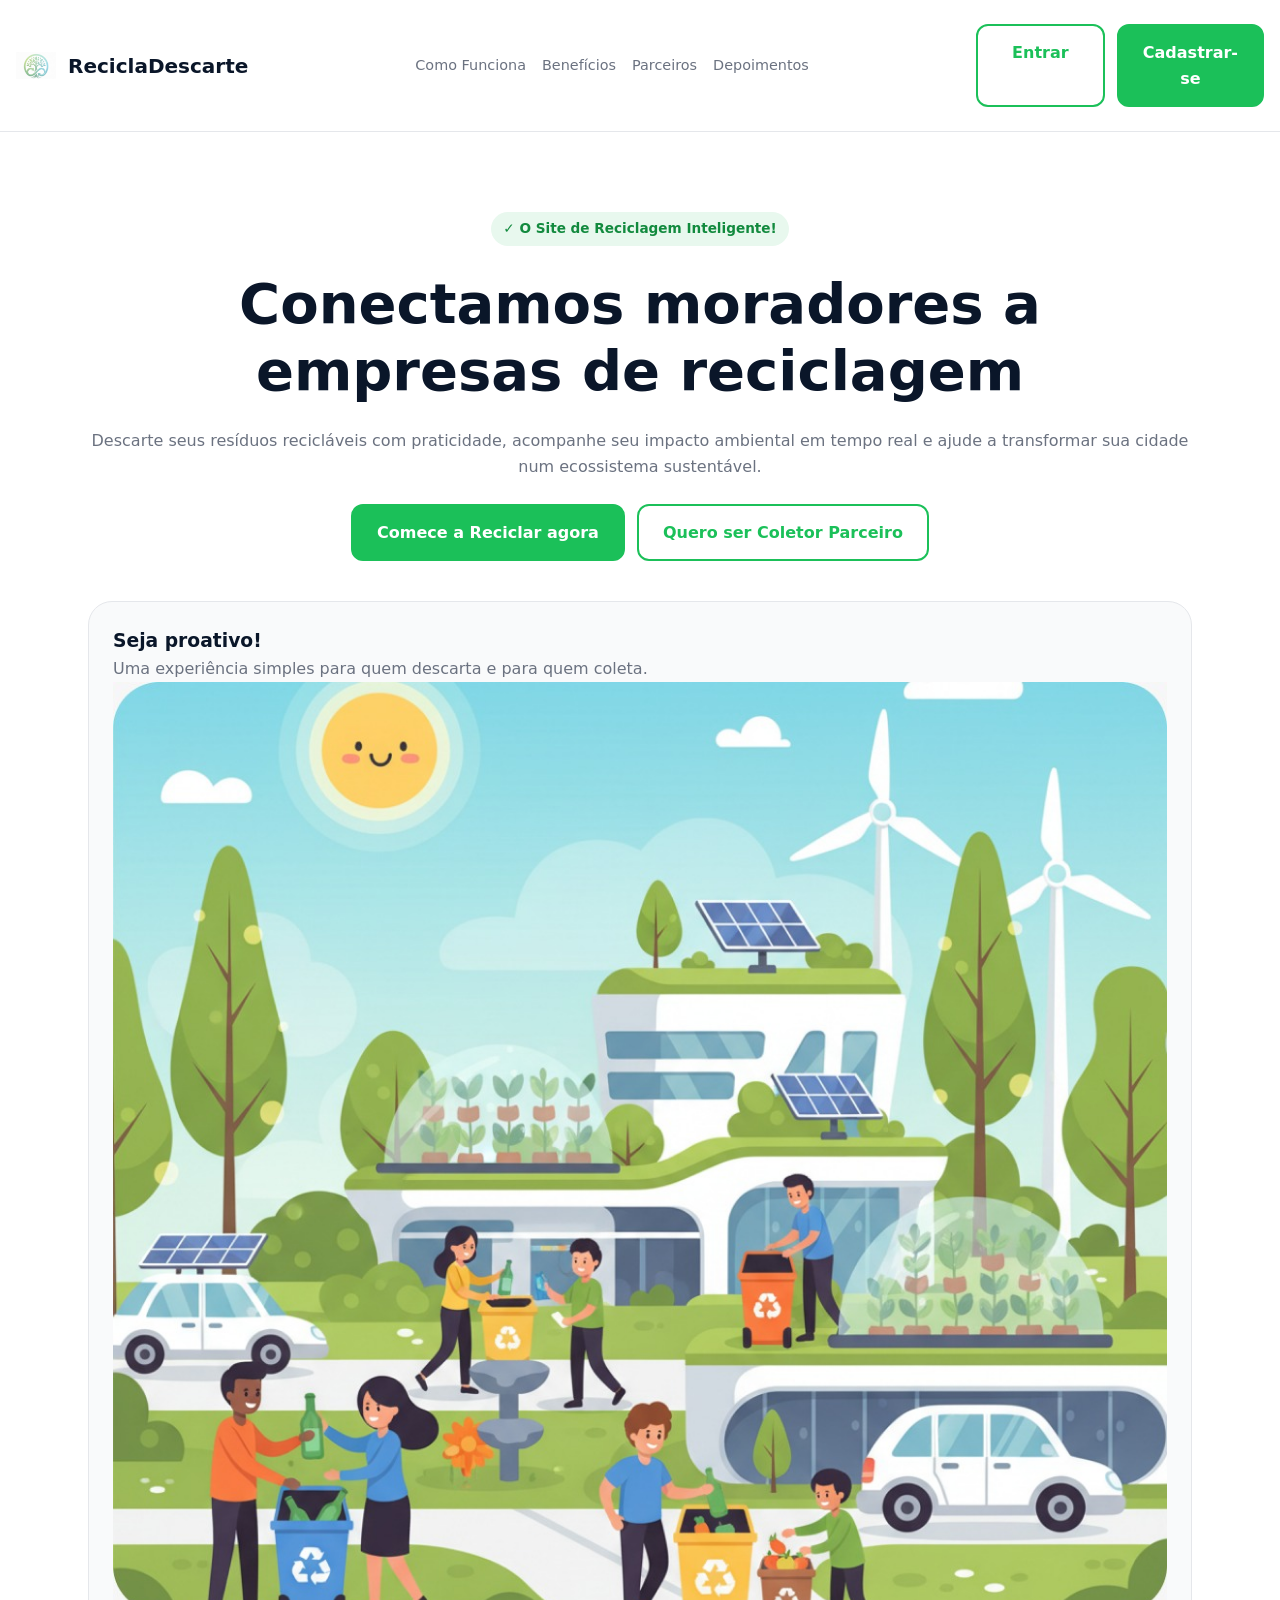
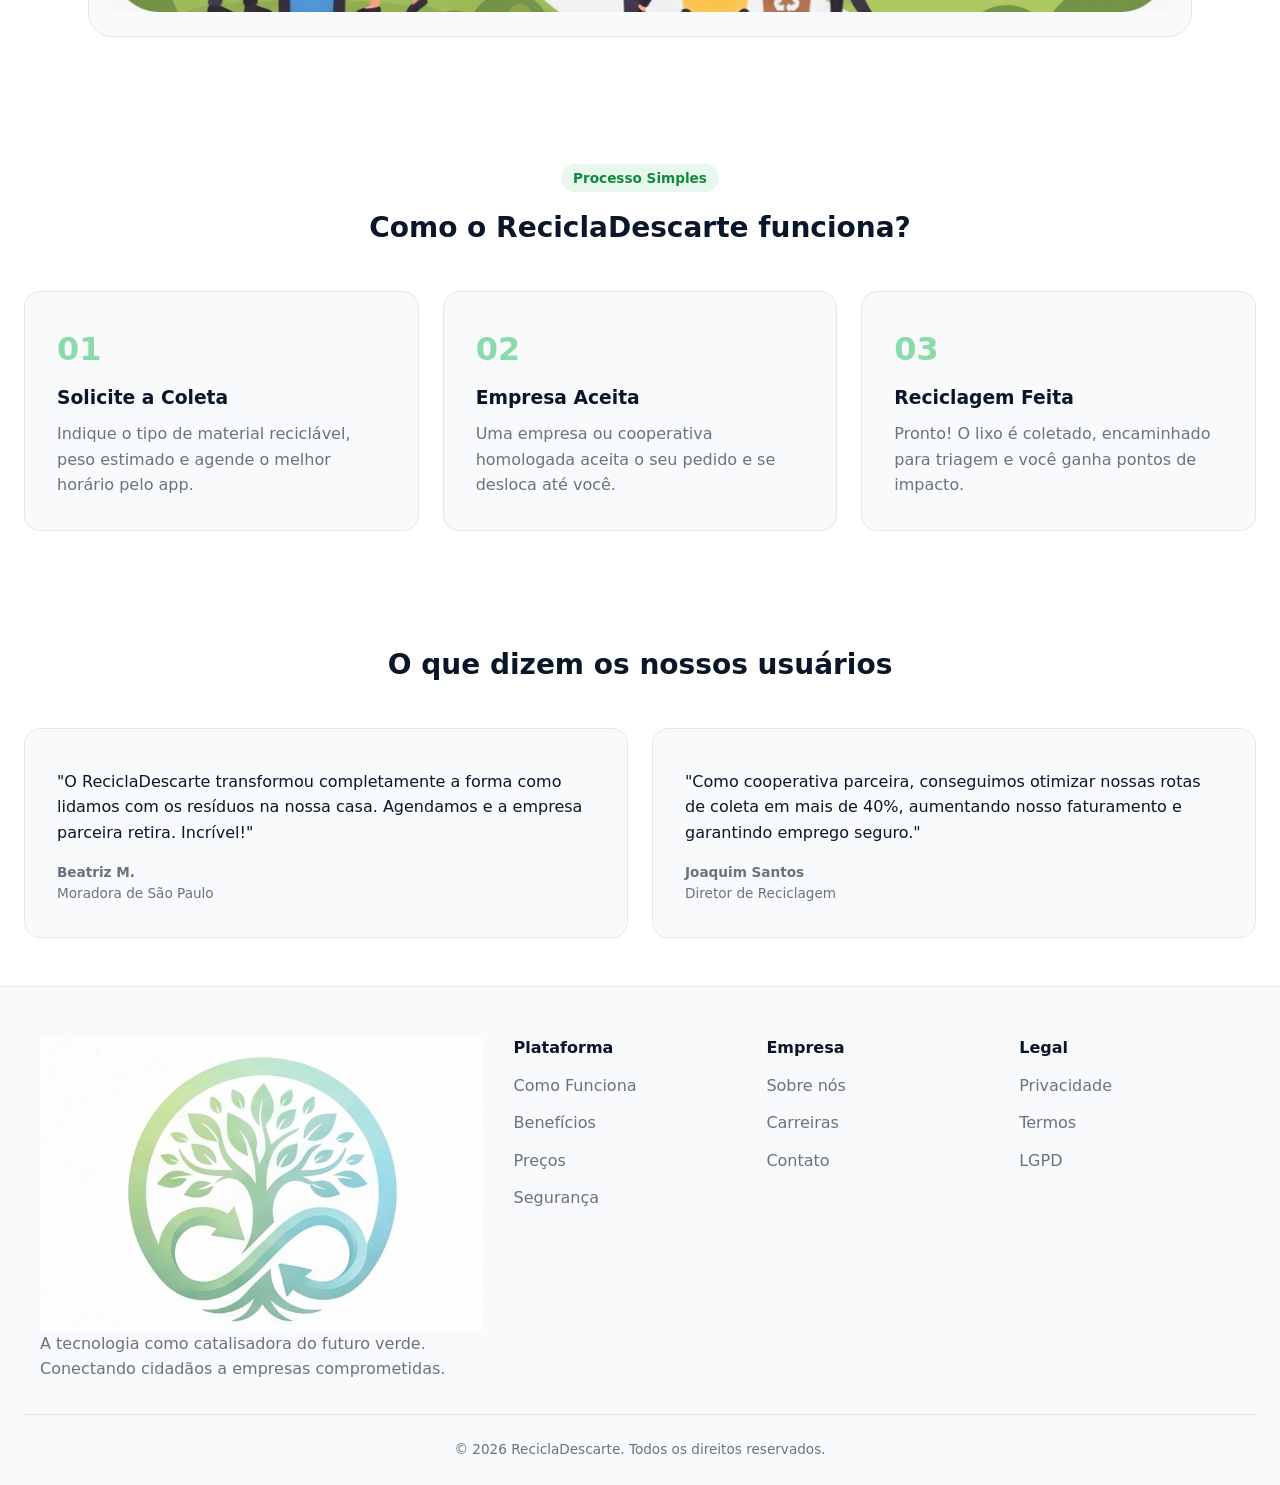
==== index.html @ 02397564 "feat: finalização do index e style" ====
<!DOCTYPE html>
<html lang="pt-BR">
<head>
    <meta charset="UTF-8">
    <meta name="viewport" content="width=device-width, initial-scale=1.0">
    <title>ReciclaDescarte - Início</title>
    <link rel="stylesheet" href="css/index.css">
</head>
<body>

    <header class="cabecalho">
        <div class="logotipo">
            <img src="imagens/logo.png" alt="Logo ReciclaDescarte">
            <span>ReciclaDescarte</span>
        </div>
        
        <div class="area-conta">
            <a href="pages/entrar.html" class="botao-outline">Entrar</a>
            <a href="#" class="botao-primario">Cadastrar-se</a>
        </div>

        <nav class="menu-navegacao" aria-label="Navegação principal">
            <a href="#como-funciona">Como Funciona</a>
            <a href="#beneficios">Benefícios</a>
            <a href="#parceiros">Parceiros</a>
            <a href="#depoimentos">Depoimentos</a>
        </nav>
    </header>

    <main class="conteudo-principal">

        <section class="hero">
            <span class="etiqueta-hero">✓ O Site de Reciclagem Inteligente!</span>
            <h1>Conectamos moradores a empresas de reciclagem</h1>
            <p>Descarte seus resíduos recicláveis com praticidade, acompanhe seu impacto ambiental em tempo real e ajude a transformar sua cidade num ecossistema sustentável.</p>
            
            <div class="botoes-cta">
                <a href="#" class="botao-primario">Comece a Reciclar agora</a>
                <a href="#" class="botao-outline">Quero ser Coletor Parceiro</a>
            </div>


            <div class="card-proativo">
                <div>
                    <h3>Seja proativo!</h3>
                    <p>Uma experiência simples para quem descarta e para quem coleta.</p>
                </div>
                <img src="imagens/hero_imagem.png" alt="Ilustração cidade sustentável">
            </div>
        </section>

        <section id="como-funciona" class="how-it-works">
            <span class="etiqueta">Processo Simples</span>
            <h2>Como o ReciclaDescarte funciona?</h2>
            
            <div class="passos-grid">
                <article class="passo-card">
                    <span class="numero">01</span>
                    <h3>Solicite a Coleta</h3>
                    <p>Indique o tipo de material reciclável, peso estimado e agende o melhor horário pelo app.</p>
                </article>
                <article class="passo-card">
                    <span class="numero">02</span>
                    <h3>Empresa Aceita</h3>
                    <p>Uma empresa ou cooperativa homologada aceita o seu pedido e se desloca até você.</p>
                </article>
                <article class="passo-card">
                    <span class="numero">03</span>
                    <h3>Reciclagem Feita</h3>
                    <p>Pronto! O lixo é coletado, encaminhado para triagem e você ganha pontos de impacto.</p>
                </article>
            </div>
        </section>


        <section id="depoimentos" class="depoimentos">
            <h2>O que dizem os nossos usuários</h2>
            <div class="passos-grid"> 
                <article class="depoimento-card">
                    <p>"O ReciclaDescarte transformou completamente a forma como lidamos com os resíduos na nossa casa. Agendamos e a empresa parceira retira. Incrível!"</p>
                    <div class="autor">
                        <strong>Beatriz M.</strong>
                        <span>Moradora de São Paulo</span>
                    </div>
                </article>
                <article class="depoimento-card">
                    <p>"Como cooperativa parceira, conseguimos otimizar nossas rotas de coleta em mais de 40%, aumentando nosso faturamento e garantindo emprego seguro."</p>
                    <div class="autor">
                        <strong>Joaquim Santos</strong>
                        <span>Diretor de Reciclagem</span>
                    </div>
                </article>
            </div>
        </section>
    </main>


    <footer class="rodape-principal">
        <div class="rodape-grid">
            <div class="rodape-marca">
                <img src="imagens/logo.png" alt="Logo" class="logo-rodape">
                <p>A tecnologia como catalisadora do futuro verde. Conectando cidadãos a empresas comprometidas.</p>
            </div>
            <div class="rodape-links">
                <h4>Plataforma</h4>
                <a href="#">Como Funciona</a>
                <a href="#">Benefícios</a>
                <a href="#">Preços</a>
                <a href="#">Segurança</a>
            </div>
            <div class="rodape-links">
                <h4>Empresa</h4>
                <a href="#">Sobre nós</a>
                <a href="#">Carreiras</a>
                <a href="#">Contato</a>
            </div>
            <div class="rodape-links">
                <h4>Legal</h4>
                <a href="#">Privacidade</a>
                <a href="#">Termos</a>
                <a href="#">LGPD</a>
            </div>
        </div>
        <div class="rodape-direitos">
            <p>© 2026 ReciclaDescarte. Todos os direitos reservados.</p>
        </div>
    </footer>
</body>
</html>
---- css/index.css ----
:root {
    --verde-primario: #1BC059;
    --verde-escuro: #128A3E;
    --verde-claro: #E8F8EE;
    --texto-titulo: #0A1629;
    --texto-corpo: #6B7280;
    --borda-input: #E5E7EB;
    --fundo-pagina: #FFFFFF;
    --fundo-secao: #F9FAFB;
    --fonte-padrao: system-ui, -apple-system, sans-serif;
}


* {
    margin: 0;
    padding: 0;
    box-sizing: border-box;
    font-family: var(--fonte-padrao);
}


:focus { 
    outline: 3px solid rgba(27, 192, 89, 0.5); 
    outline-offset: 2px; 
}

img {
    max-width: 100%;
    height: auto;
    display: block;
}

body {
    background-color: var(--fundo-pagina);
    color: var(--texto-corpo);
    line-height: 1.6;
}

.cabecalho {
    display: flex;
    flex-direction: column; 
    align-items: center;
    padding: 24px 16px;
    gap: 20px;
    border-bottom: 1px solid var(--borda-input);
}

.logotipo {
    display: flex;
    align-items: center;
    gap: 12px;
    font-size: 1.25rem;
    font-weight: 800;
    color: var(--texto-titulo);
}

.logotipo img {
    max-width: 40px;
}


.area-conta {
    display: flex;
    width: 100%;
    gap: 12px;
}

.area-conta a {
    flex: 1; 
    text-align: center;
}

.menu-navegacao {
    display: flex;
    flex-wrap: wrap; 
    justify-content: center;
    gap: 16px;
}

.menu-navegacao a {
    color: var(--texto-corpo);
    text-decoration: none;
    font-weight: 500;
    font-size: 0.9rem;
}


.botao-primario, .botao-outline {
    display: inline-block;
    padding: 14px 24px;
    border-radius: 12px;
    font-weight: 700;
    text-decoration: none;
    transition: all 0.2s;
}

.botao-primario {
    background-color: var(--verde-primario);
    color: white;
    border: 2px solid var(--verde-primario);
}

.botao-outline {
    background-color: transparent;
    color: var(--verde-primario);
    border: 2px solid var(--verde-primario);
}


.hero {
    padding: 40px 24px;
    text-align: center;
    display: flex;
    flex-direction: column;
    align-items: center;
    gap: 24px;
}

.etiqueta-hero, .etiqueta {
    background-color: var(--verde-claro);
    color: var(--verde-escuro);
    padding: 6px 12px;
    border-radius: 20px;
    font-size: 0.85rem;
    font-weight: 700;
}

.hero h1 {
    font-size: 2rem;
    color: var(--texto-titulo);
    line-height: 1.2;
}

.botoes-cta {
    display: flex;
    flex-direction: column; 
    width: 100%;
    gap: 12px;
}

.card-proativo {
    background-color: var(--fundo-secao);
    border-radius: 24px;
    padding: 24px;
    text-align: left;
    margin-top: 16px;
    border: 1px solid var(--borda-input);
}

.card-proativo h3 { color: var(--texto-titulo); }


.how-it-works, .depoimentos {
    padding: 48px 0; 
    text-align: center;
    background-color: var(--fundo-pagina);
}

.how-it-works h2, .depoimentos h2 {
    color: var(--texto-titulo);
    margin: 16px 24px 40px 24px; 
    font-size: 1.75rem;
}


.passos-grid {
    display: flex;
    overflow-x: auto;
    gap: 16px;
    padding: 0 24px 24px 24px;
    

    scroll-snap-type: x mandatory;
    -webkit-overflow-scrolling: touch;
}


.passos-grid::-webkit-scrollbar {
    display: none;
}

.passo-card, .depoimento-card {
    background-color: var(--fundo-secao);
    padding: 32px;
    border-radius: 16px;
    border: 1px solid var(--borda-input);
    text-align: left;
    
    
    flex: 0 0 85%;
    scroll-snap-align: center; 
}

.numero {
    font-size: 2rem;
    font-weight: 800;
    color: var(--verde-primario);
    opacity: 0.5;
}

.passo-card h3, .depoimento-card p {
    color: var(--texto-titulo);
    margin: 8px 0;
}

.depoimento-card .autor {
    margin-top: 16px;
    display: flex;
    flex-direction: column;
    font-size: 0.85rem;
}


.rodape-principal {
    background-color: var(--fundo-secao);
    padding: 48px 24px 24px 24px;
    border-top: 1px solid var(--borda-input);
}

.rodape-grid {
    display: grid;
    grid-template-columns: 1fr; 
    gap: 32px;
    margin-bottom: 32px;
}

.rodape-links {
    display: flex;
    flex-direction: column;
    gap: 12px;
}

.rodape-links h4 { color: var(--texto-titulo); }
.rodape-links a { color: var(--texto-corpo); text-decoration: none; }

.rodape-direitos {
    text-align: center;
    padding-top: 24px;
    border-top: 1px solid var(--borda-input);
    font-size: 0.85rem;
}


@media (min-width: 960px) {
 
    .cabecalho {
        flex-direction: row;
        justify-content: space-between;
    }

    .area-conta {
        width: auto;
        order: 3;
    }

    .menu-navegacao {
        order: 2;
    }

  
    .hero {
        padding: 80px 48px;
        max-width: 1200px;
        margin: 0 auto;
    }

    .hero h1 { font-size: 3.5rem; }

    .botoes-cta {
        flex-direction: row; 
        justify-content: center;
    }


    .how-it-works, .depoimentos {
        padding: 48px 24px; 
    }

    .passos-grid {
        display: grid;
        grid-template-columns: repeat(auto-fit, minmax(250px, 1fr));
        gap: 24px;
        padding: 0;
        overflow-x: visible; 
    }

    .passo-card, .depoimento-card {
        flex: auto; 
    }

    .rodape-grid {
        grid-template-columns: 2fr 1fr 1fr 1fr;
        max-width: 1200px;
        margin: 0 auto 32px auto;
    }
}
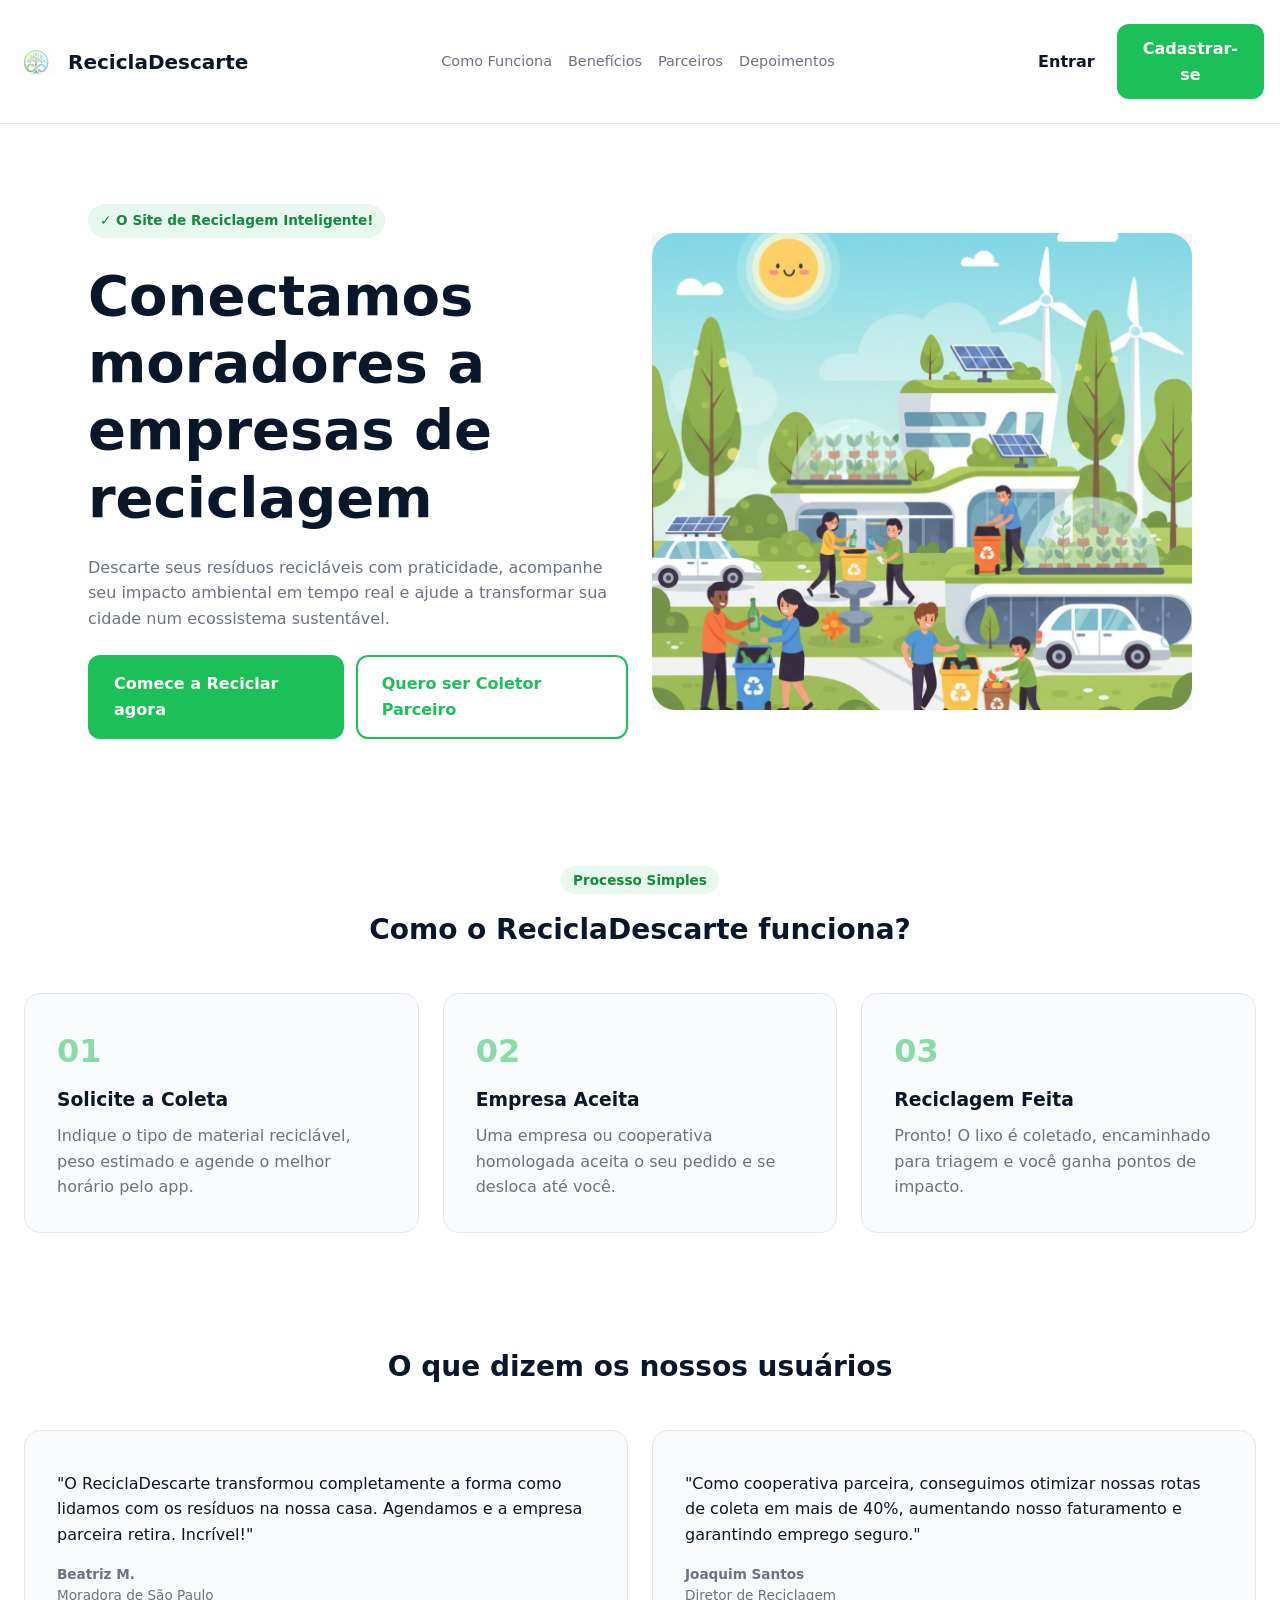
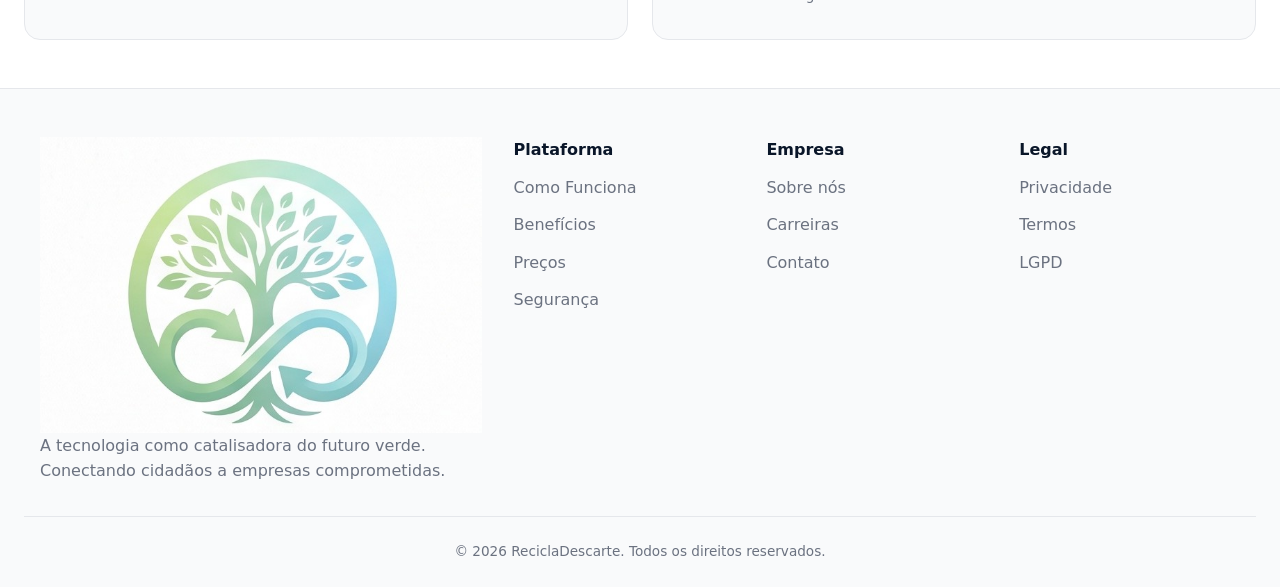
==== commit cc38798a: "feat: pagina dash morador" ====
--- a/index.html
+++ b/index.html
@@ -4,7 +4,7 @@
     <meta charset="UTF-8">
     <meta name="viewport" content="width=device-width, initial-scale=1.0">
     <title>ReciclaDescarte - Início</title>
-    <link rel="stylesheet" href="css/index.css">
+    <link rel="stylesheet" href="css/style.css">
 </head>
 <body>
 
--- a/css/style.css
+++ b/css/style.css
@@ -0,0 +1,331 @@
+:root {
+    --verde-primario: #1BC059;
+    --verde-escuro: #128A3E;
+    --verde-claro: #E8F8EE;
+    --texto-titulo: #0A1629;
+    --texto-corpo: #6B7280;
+    --borda-input: #E5E7EB;
+    --fundo-pagina: #FFFFFF;
+    --fundo-secao: #F9FAFB;
+    --fonte-padrao: system-ui, -apple-system, sans-serif;
+}
+
+* {
+    margin: 0;
+    padding: 0;
+    box-sizing: border-box;
+    font-family: var(--fonte-padrao);
+}
+
+:focus { 
+    outline: 3px solid rgba(27, 192, 89, 0.5); 
+    outline-offset: 2px; 
+}
+
+img {
+    max-width: 100%;
+    height: auto;
+    display: block;
+}
+
+body {
+    background-color: var(--fundo-pagina);
+    color: var(--texto-corpo);
+    line-height: 1.6;
+}
+
+.cabecalho {
+    display: flex;
+    flex-direction: column; 
+    align-items: center;
+    padding: 24px 16px;
+    gap: 20px;
+    border-bottom: 1px solid var(--borda-input);
+}
+
+.logotipo {
+    display: flex;
+    align-items: center;
+    gap: 12px;
+    font-size: 1.25rem;
+    font-weight: 800;
+    color: var(--texto-titulo);
+}
+
+.logotipo img {
+    max-width: 40px;
+}
+
+.area-conta {
+    display: flex;
+    width: 100%;
+    gap: 12px;
+}
+
+.area-conta a {
+    flex: 1; 
+    text-align: center;
+}
+
+.menu-navegacao {
+    display: flex;
+    flex-wrap: wrap; 
+    justify-content: center;
+    gap: 16px;
+}
+
+.menu-navegacao a {
+    color: var(--texto-corpo);
+    text-decoration: none;
+    font-weight: 500;
+    font-size: 0.9rem;
+}
+
+.botao-primario, .botao-outline {
+    display: inline-block;
+    padding: 14px 24px;
+    border-radius: 12px;
+    font-weight: 700;
+    text-decoration: none;
+    transition: all 0.2s;
+}
+
+.botao-primario {
+    background-color: var(--verde-primario);
+    color: white;
+    border: 2px solid var(--verde-primario);
+}
+
+.botao-outline {
+    background-color: transparent;
+    color: var(--verde-primario);
+    border: 2px solid var(--verde-primario);
+}
+
+.hero {
+    padding: 40px 24px;
+    text-align: center;
+    display: flex;
+    flex-direction: column;
+    align-items: center;
+    gap: 24px;
+}
+
+.etiqueta-hero, .etiqueta {
+    background-color: var(--verde-claro);
+    color: var(--verde-escuro);
+    padding: 6px 12px;
+    border-radius: 20px;
+    font-size: 0.85rem;
+    font-weight: 700;
+}
+
+.hero h1 {
+    font-size: 2rem;
+    color: var(--texto-titulo);
+    line-height: 1.2;
+}
+
+.botoes-cta {
+    display: flex;
+    flex-direction: column; 
+    width: 100%;
+    gap: 12px;
+}
+
+.card-proativo {
+    background-color: var(--fundo-secao);
+    border-radius: 24px;
+    padding: 24px;
+    text-align: left;
+    margin-top: 16px;
+    border: 1px solid var(--borda-input);
+}
+
+.card-proativo h3 { color: var(--texto-titulo); }
+
+.how-it-works, .depoimentos {
+    padding: 48px 0; 
+    text-align: center;
+    background-color: var(--fundo-pagina);
+}
+
+.how-it-works h2, .depoimentos h2 {
+    color: var(--texto-titulo);
+    margin: 16px 24px 40px 24px; 
+    font-size: 1.75rem;
+}
+
+.passos-grid {
+    display: flex;
+    overflow-x: auto;
+    gap: 16px;
+    padding: 0 24px 24px 24px;
+    scroll-snap-type: x mandatory;
+    -webkit-overflow-scrolling: touch;
+}
+
+.passos-grid::-webkit-scrollbar {
+    display: none;
+}
+
+.passo-card, .depoimento-card {
+    background-color: var(--fundo-secao);
+    padding: 32px;
+    border-radius: 16px;
+    border: 1px solid var(--borda-input);
+    text-align: left;
+    flex: 0 0 85%;
+    scroll-snap-align: center; 
+}
+
+.numero {
+    font-size: 2rem;
+    font-weight: 800;
+    color: var(--verde-primario);
+    opacity: 0.5;
+}
+
+.passo-card h3, .depoimento-card p {
+    color: var(--texto-titulo);
+    margin: 8px 0;
+}
+
+.depoimento-card .autor {
+    margin-top: 16px;
+    display: flex;
+    flex-direction: column;
+    font-size: 0.85rem;
+}
+
+.rodape-principal {
+    background-color: var(--fundo-secao);
+    padding: 48px 24px 24px 24px;
+    border-top: 1px solid var(--borda-input);
+}
+
+.rodape-grid {
+    display: grid;
+    grid-template-columns: 1fr; 
+    gap: 32px;
+    margin-bottom: 32px;
+}
+
+.rodape-links {
+    display: flex;
+    flex-direction: column;
+    gap: 12px;
+}
+
+.rodape-links h4 { color: var(--texto-titulo); }
+.rodape-links a { color: var(--texto-corpo); text-decoration: none; }
+
+.rodape-direitos {
+    text-align: center;
+    padding-top: 24px;
+    border-top: 1px solid var(--borda-input);
+    font-size: 0.85rem;
+}
+
+@media (min-width: 960px) {
+    .cabecalho {
+        flex-direction: row;
+        justify-content: space-between;
+    }
+
+    .menu-navegacao {
+        order: 2;
+    }
+
+    .area-conta {
+        width: auto;
+        order: 3;
+        align-items: center; 
+    }
+
+    .area-conta .botao-outline {
+        border: none;
+        padding: 0;
+        color: var(--texto-titulo);
+    }
+
+    .area-conta .botao-primario {
+        padding: 10px 24px;
+    }
+
+    .hero {
+        padding: 80px 48px;
+        max-width: 1200px;
+        margin: 0 auto;
+        display: grid;
+        grid-template-columns: 1fr 1fr;
+        grid-template-areas: 
+            "etiqueta imagem"
+            "titulo imagem"
+            "texto imagem"
+            "botoes imagem";
+        gap: 24px;
+        text-align: left;
+        align-items: center;
+    }
+
+    .etiqueta-hero {
+        grid-area: etiqueta;
+        justify-self: flex-start;
+    }
+
+    .hero h1 { 
+        font-size: 3.5rem; 
+        grid-area: titulo;
+    }
+
+    .hero p {
+        grid-area: texto;
+    }
+
+    .botoes-cta {
+        flex-direction: row; 
+        justify-content: flex-start;
+        grid-area: botoes;
+    }
+
+    .card-proativo {
+        grid-area: imagem;
+        background: transparent;
+        border: none;
+        padding: 0;
+        margin: 0;
+    }
+
+    .card-proativo div {
+        display: none;
+    }
+
+    .card-proativo img {
+        width: 100%;
+        max-width: 650px;
+        margin-left: auto;
+    }
+
+    .how-it-works, .depoimentos {
+        padding: 48px 24px; 
+    }
+
+    .passos-grid {
+        display: grid;
+        grid-template-columns: repeat(auto-fit, minmax(250px, 1fr));
+        gap: 24px;
+        padding: 0;
+        overflow-x: visible; 
+    }
+
+    .passo-card, .depoimento-card {
+        flex: auto; 
+    }
+
+    .rodape-grid {
+        grid-template-columns: 2fr 1fr 1fr 1fr;
+        max-width: 1200px;
+        margin: 0 auto 32px auto;
+    }
+}
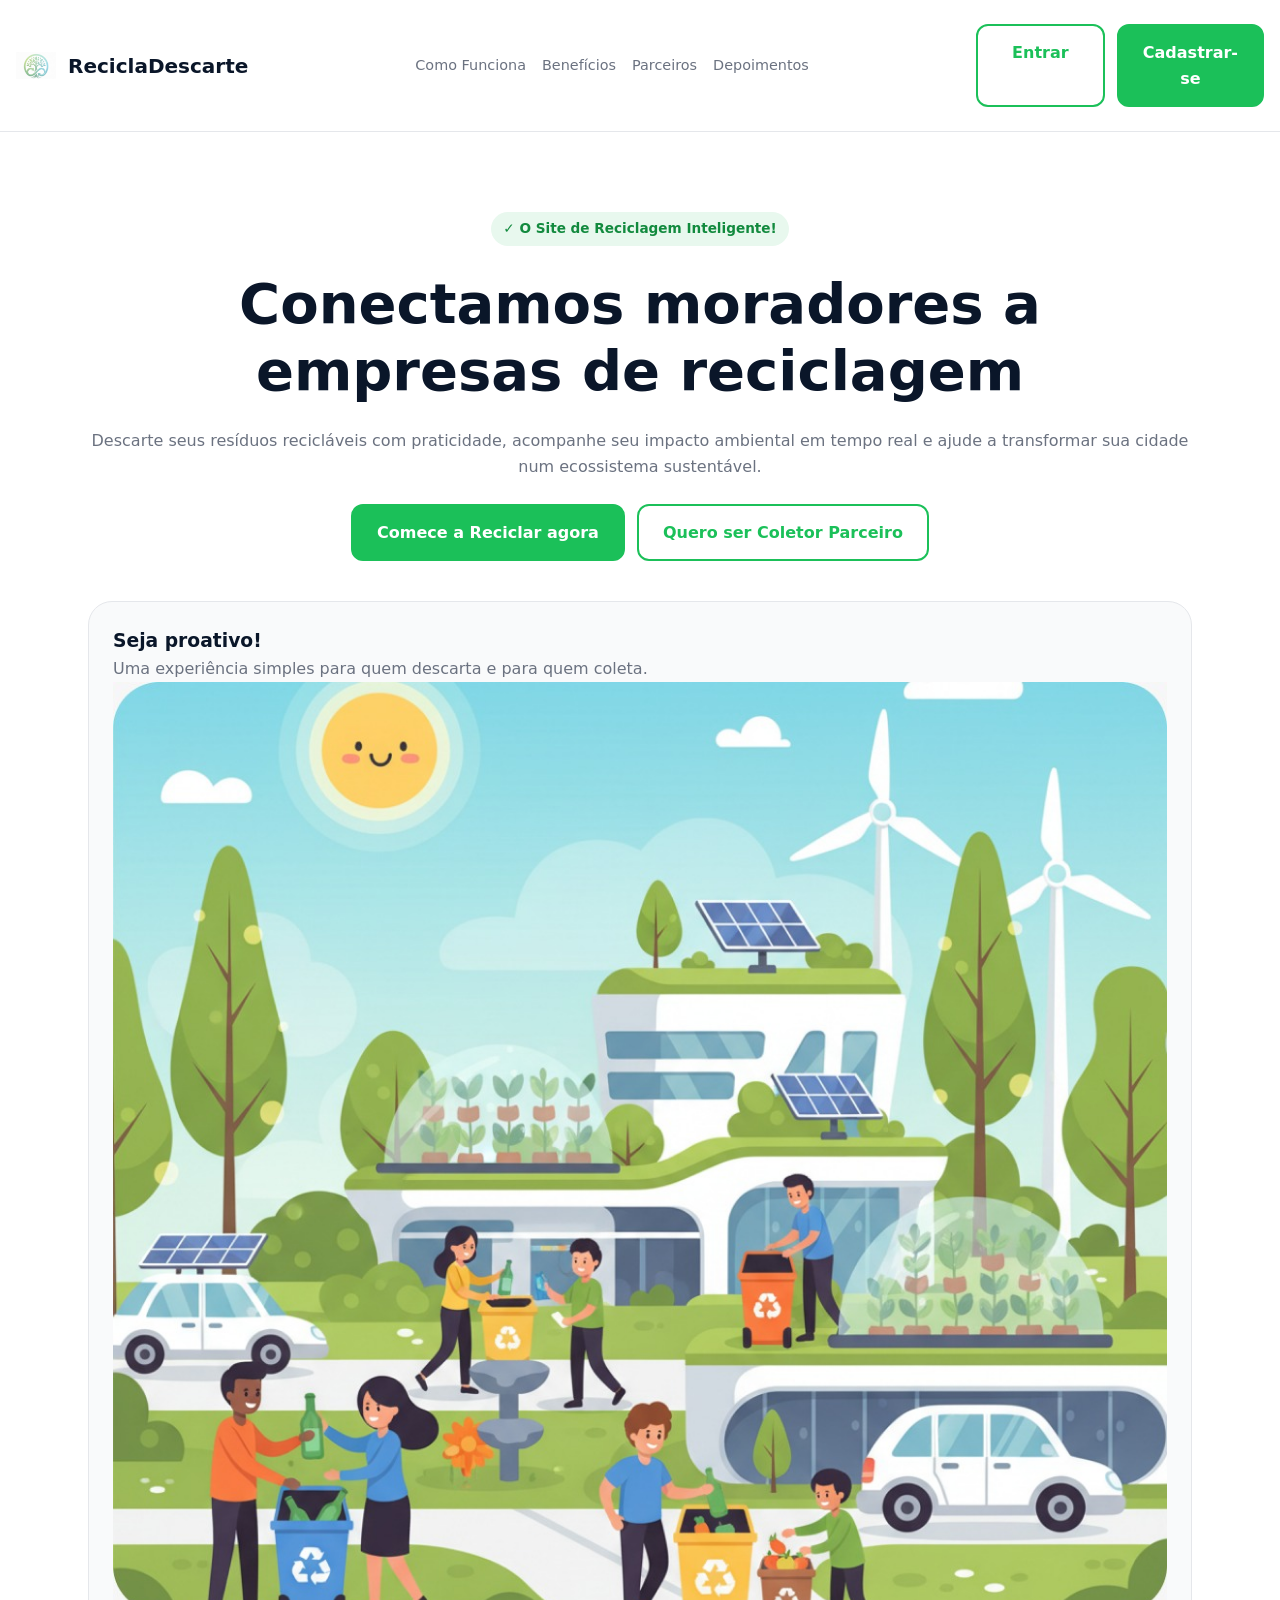
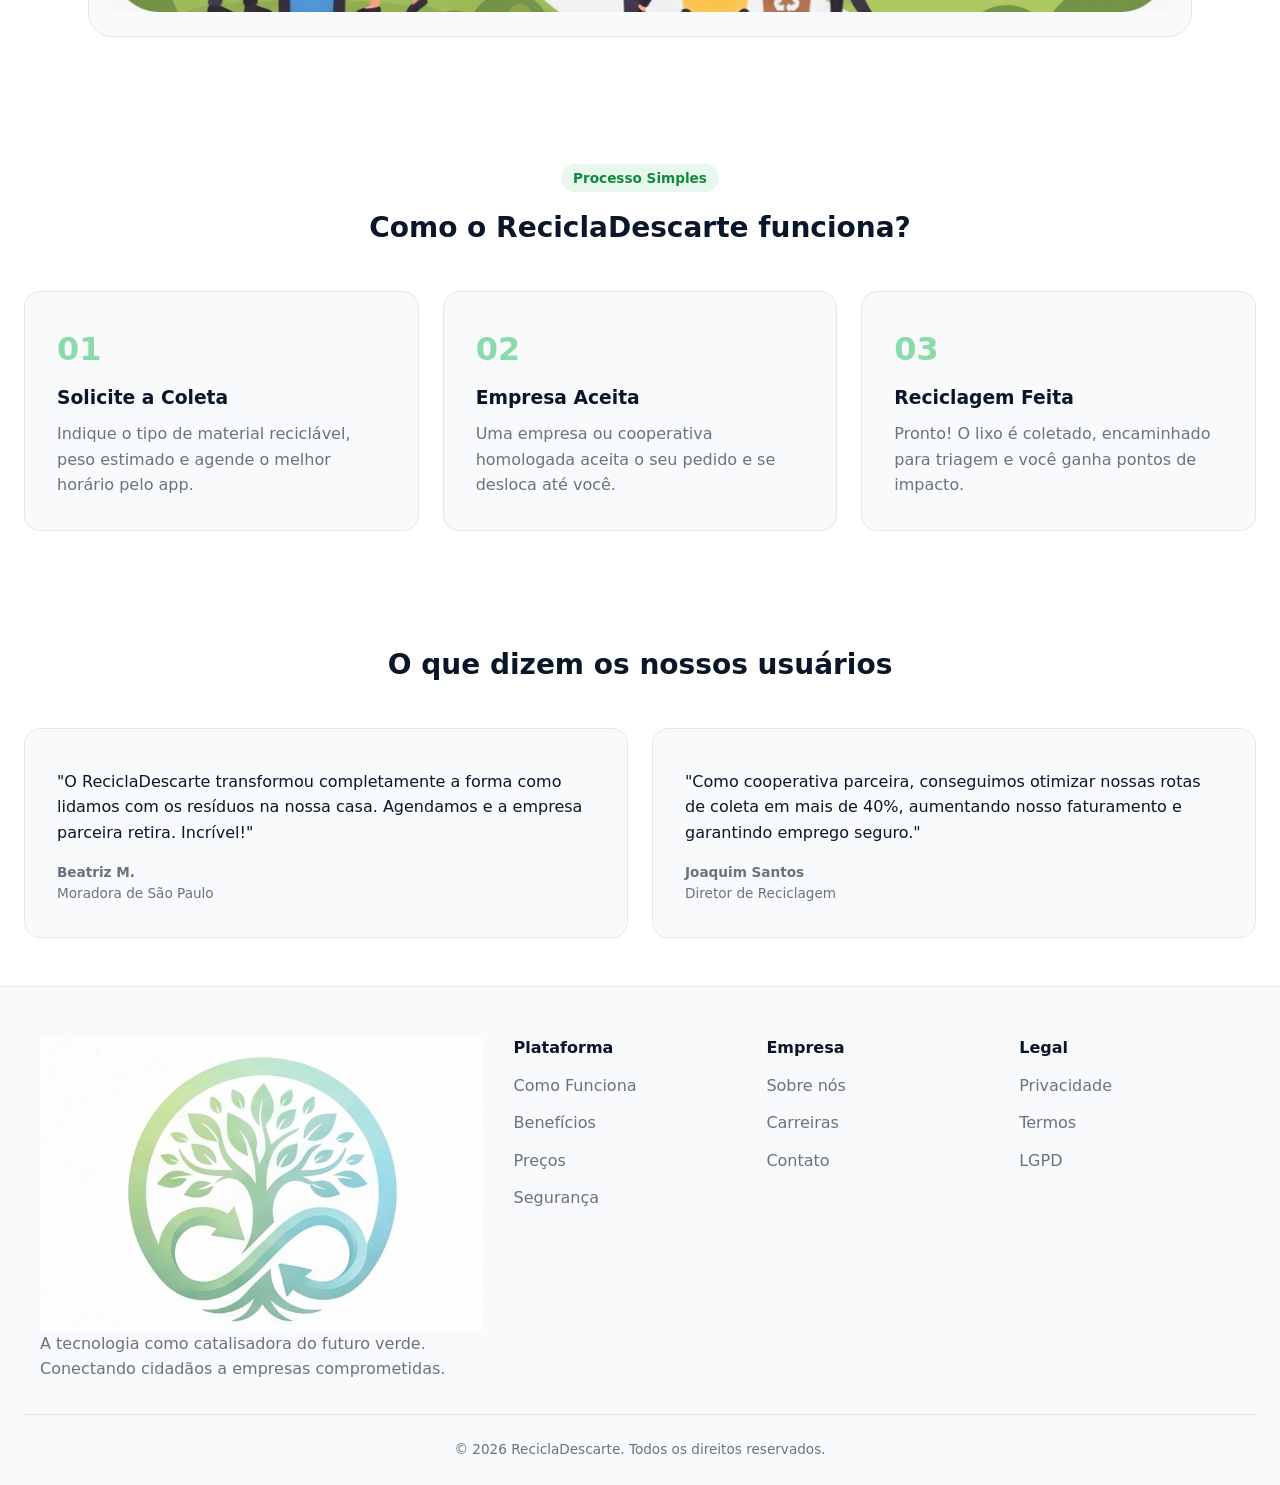
==== commit 81a4da08: "Revert "Merge branch 'main' of https://github.com/LucasTagima/ReciclaDescarte" This reverts commit 6" ====
--- a/index.html
+++ b/index.html
@@ -4,7 +4,7 @@
     <meta charset="UTF-8">
     <meta name="viewport" content="width=device-width, initial-scale=1.0">
     <title>ReciclaDescarte - Início</title>
-    <link rel="stylesheet" href="css/style.css">
+    <link rel="stylesheet" href="css/index.css">
 </head>
 <body>
 
--- a/css/index.css
+++ b/css/index.css
@@ -0,0 +1,297 @@
+
+:root {
+    --verde-primario: #1BC059;
+    --verde-escuro: #128A3E;
+    --verde-claro: #E8F8EE;
+    --texto-titulo: #0A1629;
+    --texto-corpo: #6B7280;
+    --borda-input: #E5E7EB;
+    --fundo-pagina: #FFFFFF;
+    --fundo-secao: #F9FAFB;
+    --fonte-padrao: system-ui, -apple-system, sans-serif;
+}
+
+
+* {
+    margin: 0;
+    padding: 0;
+    box-sizing: border-box;
+    font-family: var(--fonte-padrao);
+}
+
+
+:focus { 
+    outline: 3px solid rgba(27, 192, 89, 0.5); 
+    outline-offset: 2px; 
+}
+
+img {
+    max-width: 100%;
+    height: auto;
+    display: block;
+}
+
+body {
+    background-color: var(--fundo-pagina);
+    color: var(--texto-corpo);
+    line-height: 1.6;
+}
+
+.cabecalho {
+    display: flex;
+    flex-direction: column; 
+    align-items: center;
+    padding: 24px 16px;
+    gap: 20px;
+    border-bottom: 1px solid var(--borda-input);
+}
+
+.logotipo {
+    display: flex;
+    align-items: center;
+    gap: 12px;
+    font-size: 1.25rem;
+    font-weight: 800;
+    color: var(--texto-titulo);
+}
+
+.logotipo img {
+    max-width: 40px;
+}
+
+
+.area-conta {
+    display: flex;
+    width: 100%;
+    gap: 12px;
+}
+
+.area-conta a {
+    flex: 1; 
+    text-align: center;
+}
+
+.menu-navegacao {
+    display: flex;
+    flex-wrap: wrap; 
+    justify-content: center;
+    gap: 16px;
+}
+
+.menu-navegacao a {
+    color: var(--texto-corpo);
+    text-decoration: none;
+    font-weight: 500;
+    font-size: 0.9rem;
+}
+
+
+.botao-primario, .botao-outline {
+    display: inline-block;
+    padding: 14px 24px;
+    border-radius: 12px;
+    font-weight: 700;
+    text-decoration: none;
+    transition: all 0.2s;
+}
+
+.botao-primario {
+    background-color: var(--verde-primario);
+    color: white;
+    border: 2px solid var(--verde-primario);
+}
+
+.botao-outline {
+    background-color: transparent;
+    color: var(--verde-primario);
+    border: 2px solid var(--verde-primario);
+}
+
+
+.hero {
+    padding: 40px 24px;
+    text-align: center;
+    display: flex;
+    flex-direction: column;
+    align-items: center;
+    gap: 24px;
+}
+
+.etiqueta-hero, .etiqueta {
+    background-color: var(--verde-claro);
+    color: var(--verde-escuro);
+    padding: 6px 12px;
+    border-radius: 20px;
+    font-size: 0.85rem;
+    font-weight: 700;
+}
+
+.hero h1 {
+    font-size: 2rem;
+    color: var(--texto-titulo);
+    line-height: 1.2;
+}
+
+.botoes-cta {
+    display: flex;
+    flex-direction: column; 
+    width: 100%;
+    gap: 12px;
+}
+
+.card-proativo {
+    background-color: var(--fundo-secao);
+    border-radius: 24px;
+    padding: 24px;
+    text-align: left;
+    margin-top: 16px;
+    border: 1px solid var(--borda-input);
+}
+
+.card-proativo h3 { color: var(--texto-titulo); }
+
+
+.how-it-works, .depoimentos {
+    padding: 48px 0; 
+    text-align: center;
+    background-color: var(--fundo-pagina);
+}
+
+.how-it-works h2, .depoimentos h2 {
+    color: var(--texto-titulo);
+    margin: 16px 24px 40px 24px; 
+    font-size: 1.75rem;
+}
+
+
+.passos-grid {
+    display: flex;
+    overflow-x: auto;
+    gap: 16px;
+    padding: 0 24px 24px 24px;
+    
+
+    scroll-snap-type: x mandatory;
+    -webkit-overflow-scrolling: touch;
+}
+
+
+.passos-grid::-webkit-scrollbar {
+    display: none;
+}
+
+.passo-card, .depoimento-card {
+    background-color: var(--fundo-secao);
+    padding: 32px;
+    border-radius: 16px;
+    border: 1px solid var(--borda-input);
+    text-align: left;
+    
+    
+    flex: 0 0 85%;
+    scroll-snap-align: center; 
+}
+
+.numero {
+    font-size: 2rem;
+    font-weight: 800;
+    color: var(--verde-primario);
+    opacity: 0.5;
+}
+
+.passo-card h3, .depoimento-card p {
+    color: var(--texto-titulo);
+    margin: 8px 0;
+}
+
+.depoimento-card .autor {
+    margin-top: 16px;
+    display: flex;
+    flex-direction: column;
+    font-size: 0.85rem;
+}
+
+
+.rodape-principal {
+    background-color: var(--fundo-secao);
+    padding: 48px 24px 24px 24px;
+    border-top: 1px solid var(--borda-input);
+}
+
+.rodape-grid {
+    display: grid;
+    grid-template-columns: 1fr; 
+    gap: 32px;
+    margin-bottom: 32px;
+}
+
+.rodape-links {
+    display: flex;
+    flex-direction: column;
+    gap: 12px;
+}
+
+.rodape-links h4 { color: var(--texto-titulo); }
+.rodape-links a { color: var(--texto-corpo); text-decoration: none; }
+
+.rodape-direitos {
+    text-align: center;
+    padding-top: 24px;
+    border-top: 1px solid var(--borda-input);
+    font-size: 0.85rem;
+}
+
+
+@media (min-width: 960px) {
+ 
+    .cabecalho {
+        flex-direction: row;
+        justify-content: space-between;
+    }
+
+    .area-conta {
+        width: auto;
+        order: 3;
+    }
+
+    .menu-navegacao {
+        order: 2;
+    }
+
+  
+    .hero {
+        padding: 80px 48px;
+        max-width: 1200px;
+        margin: 0 auto;
+    }
+
+    .hero h1 { font-size: 3.5rem; }
+
+    .botoes-cta {
+        flex-direction: row; 
+        justify-content: center;
+    }
+
+
+    .how-it-works, .depoimentos {
+        padding: 48px 24px; 
+    }
+
+    .passos-grid {
+        display: grid;
+        grid-template-columns: repeat(auto-fit, minmax(250px, 1fr));
+        gap: 24px;
+        padding: 0;
+        overflow-x: visible; 
+    }
+
+    .passo-card, .depoimento-card {
+        flex: auto; 
+    }
+
+    .rodape-grid {
+        grid-template-columns: 2fr 1fr 1fr 1fr;
+        max-width: 1200px;
+        margin: 0 auto 32px auto;
+    }
+}
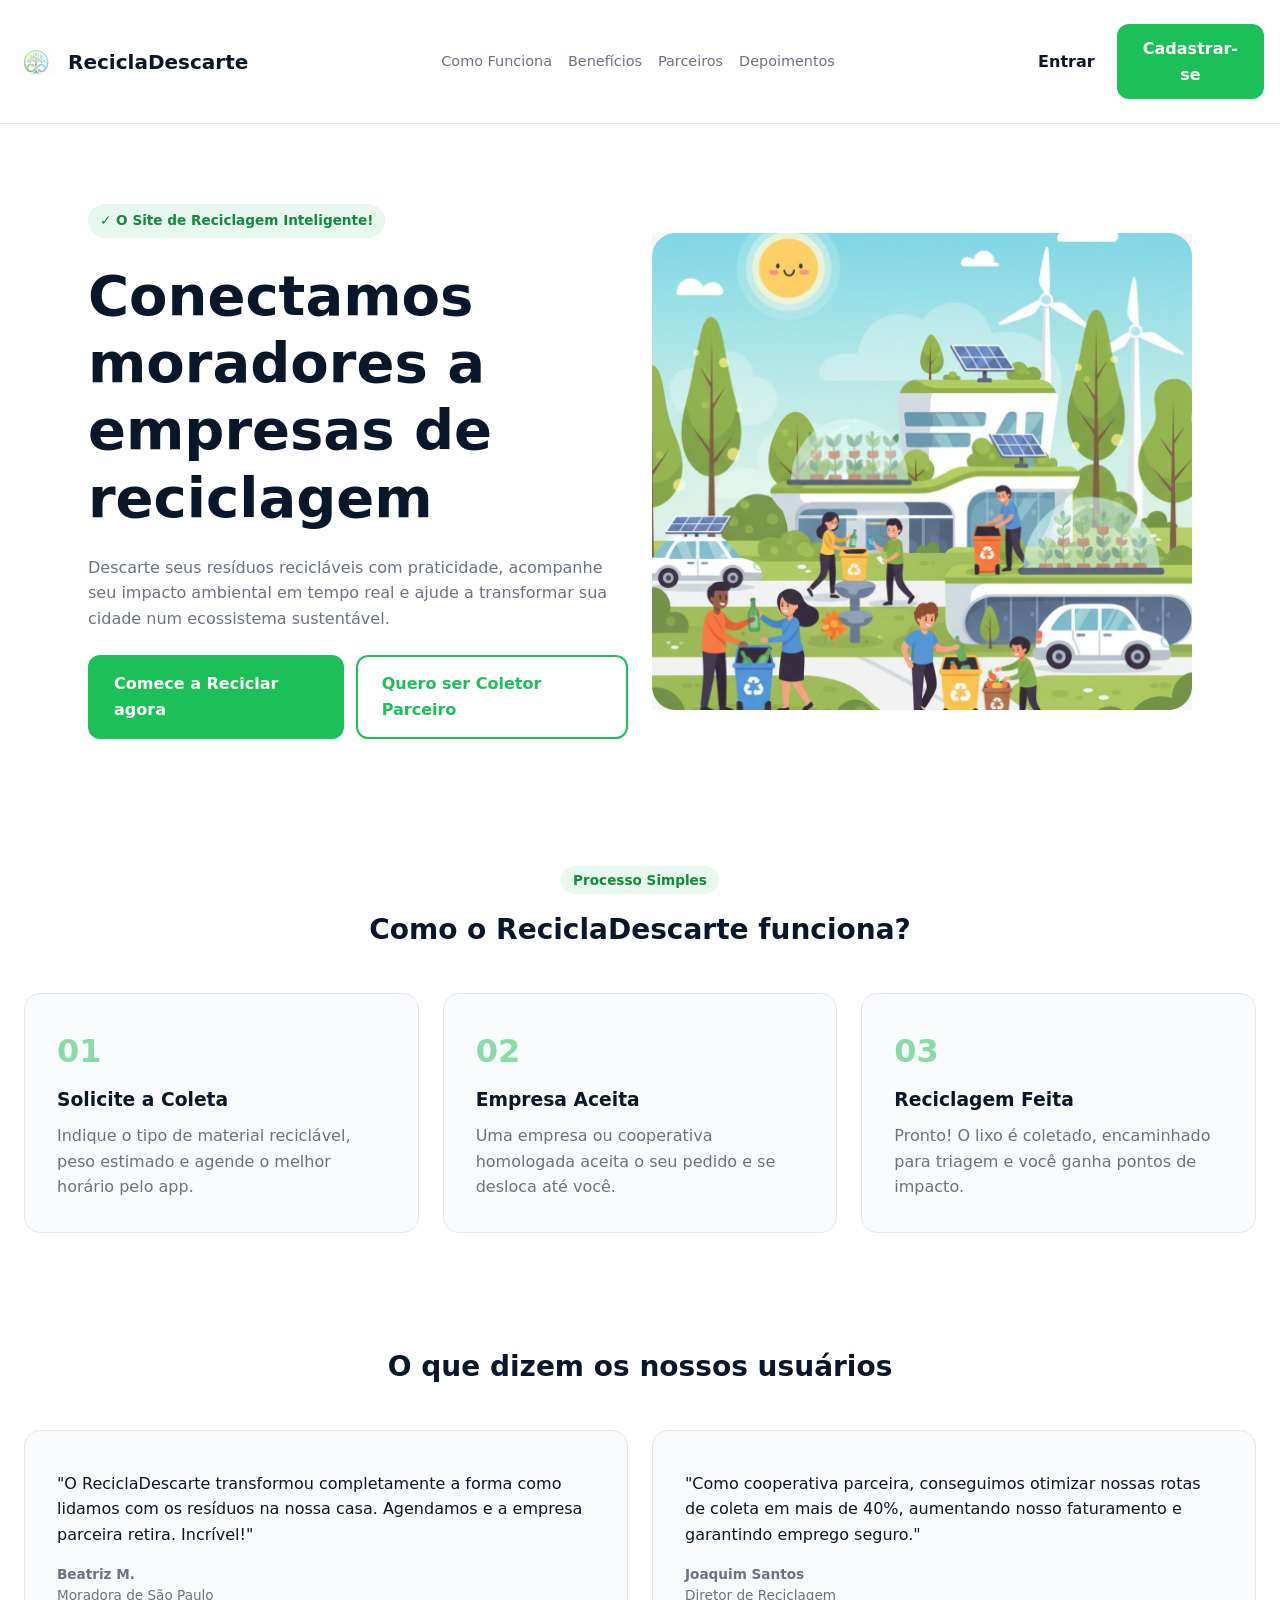
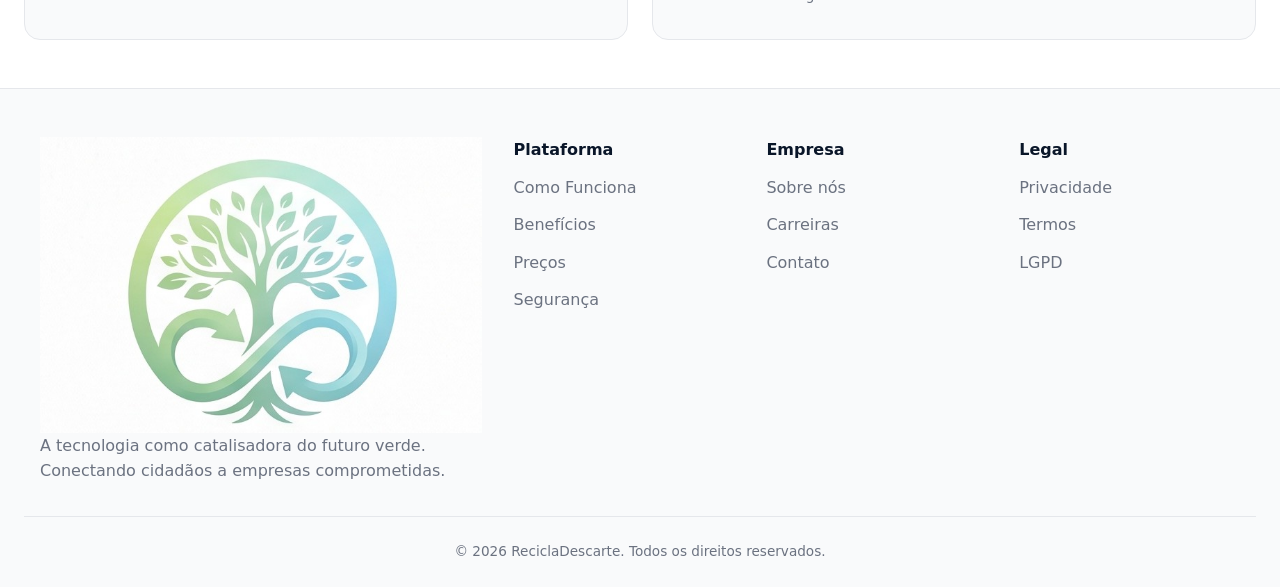
==== commit 9505f490: "Reapply "Merge branch 'main' of https://github.com/LucasTagima/ReciclaDescarte" This reverts commit " ====
--- a/index.html
+++ b/index.html
@@ -4,7 +4,7 @@
     <meta charset="UTF-8">
     <meta name="viewport" content="width=device-width, initial-scale=1.0">
     <title>ReciclaDescarte - Início</title>
-    <link rel="stylesheet" href="css/index.css">
+    <link rel="stylesheet" href="css/style.css">
 </head>
 <body>
 
@@ -16,7 +16,7 @@
         
         <div class="area-conta">
             <a href="pages/entrar.html" class="botao-outline">Entrar</a>
-            <a href="#" class="botao-primario">Cadastrar-se</a>
+            <a href="pages/cadastro.html" class="botao-primario">Cadastrar-se</a>
         </div>
 
         <nav class="menu-navegacao" aria-label="Navegação principal">
@@ -35,7 +35,7 @@
             <p>Descarte seus resíduos recicláveis com praticidade, acompanhe seu impacto ambiental em tempo real e ajude a transformar sua cidade num ecossistema sustentável.</p>
             
             <div class="botoes-cta">
-                <a href="#" class="botao-primario">Comece a Reciclar agora</a>
+                <a href="pages/entrar.html" class="botao-primario">Comece a Reciclar agora</a>
                 <a href="#" class="botao-outline">Quero ser Coletor Parceiro</a>
             </div>
 
--- a/css/style.css
+++ b/css/style.css
@@ -0,0 +1,331 @@
+:root {
+    --verde-primario: #1BC059;
+    --verde-escuro: #128A3E;
+    --verde-claro: #E8F8EE;
+    --texto-titulo: #0A1629;
+    --texto-corpo: #6B7280;
+    --borda-input: #E5E7EB;
+    --fundo-pagina: #FFFFFF;
+    --fundo-secao: #F9FAFB;
+    --fonte-padrao: system-ui, -apple-system, sans-serif;
+}
+
+* {
+    margin: 0;
+    padding: 0;
+    box-sizing: border-box;
+    font-family: var(--fonte-padrao);
+}
+
+:focus { 
+    outline: 3px solid rgba(27, 192, 89, 0.5); 
+    outline-offset: 2px; 
+}
+
+img {
+    max-width: 100%;
+    height: auto;
+    display: block;
+}
+
+body {
+    background-color: var(--fundo-pagina);
+    color: var(--texto-corpo);
+    line-height: 1.6;
+}
+
+.cabecalho {
+    display: flex;
+    flex-direction: column; 
+    align-items: center;
+    padding: 24px 16px;
+    gap: 20px;
+    border-bottom: 1px solid var(--borda-input);
+}
+
+.logotipo {
+    display: flex;
+    align-items: center;
+    gap: 12px;
+    font-size: 1.25rem;
+    font-weight: 800;
+    color: var(--texto-titulo);
+}
+
+.logotipo img {
+    max-width: 40px;
+}
+
+.area-conta {
+    display: flex;
+    width: 100%;
+    gap: 12px;
+}
+
+.area-conta a {
+    flex: 1; 
+    text-align: center;
+}
+
+.menu-navegacao {
+    display: flex;
+    flex-wrap: wrap; 
+    justify-content: center;
+    gap: 16px;
+}
+
+.menu-navegacao a {
+    color: var(--texto-corpo);
+    text-decoration: none;
+    font-weight: 500;
+    font-size: 0.9rem;
+}
+
+.botao-primario, .botao-outline {
+    display: inline-block;
+    padding: 14px 24px;
+    border-radius: 12px;
+    font-weight: 700;
+    text-decoration: none;
+    transition: all 0.2s;
+}
+
+.botao-primario {
+    background-color: var(--verde-primario);
+    color: white;
+    border: 2px solid var(--verde-primario);
+}
+
+.botao-outline {
+    background-color: transparent;
+    color: var(--verde-primario);
+    border: 2px solid var(--verde-primario);
+}
+
+.hero {
+    padding: 40px 24px;
+    text-align: center;
+    display: flex;
+    flex-direction: column;
+    align-items: center;
+    gap: 24px;
+}
+
+.etiqueta-hero, .etiqueta {
+    background-color: var(--verde-claro);
+    color: var(--verde-escuro);
+    padding: 6px 12px;
+    border-radius: 20px;
+    font-size: 0.85rem;
+    font-weight: 700;
+}
+
+.hero h1 {
+    font-size: 2rem;
+    color: var(--texto-titulo);
+    line-height: 1.2;
+}
+
+.botoes-cta {
+    display: flex;
+    flex-direction: column; 
+    width: 100%;
+    gap: 12px;
+}
+
+.card-proativo {
+    background-color: var(--fundo-secao);
+    border-radius: 24px;
+    padding: 24px;
+    text-align: left;
+    margin-top: 16px;
+    border: 1px solid var(--borda-input);
+}
+
+.card-proativo h3 { color: var(--texto-titulo); }
+
+.how-it-works, .depoimentos {
+    padding: 48px 0; 
+    text-align: center;
+    background-color: var(--fundo-pagina);
+}
+
+.how-it-works h2, .depoimentos h2 {
+    color: var(--texto-titulo);
+    margin: 16px 24px 40px 24px; 
+    font-size: 1.75rem;
+}
+
+.passos-grid {
+    display: flex;
+    overflow-x: auto;
+    gap: 16px;
+    padding: 0 24px 24px 24px;
+    scroll-snap-type: x mandatory;
+    -webkit-overflow-scrolling: touch;
+}
+
+.passos-grid::-webkit-scrollbar {
+    display: none;
+}
+
+.passo-card, .depoimento-card {
+    background-color: var(--fundo-secao);
+    padding: 32px;
+    border-radius: 16px;
+    border: 1px solid var(--borda-input);
+    text-align: left;
+    flex: 0 0 85%;
+    scroll-snap-align: center; 
+}
+
+.numero {
+    font-size: 2rem;
+    font-weight: 800;
+    color: var(--verde-primario);
+    opacity: 0.5;
+}
+
+.passo-card h3, .depoimento-card p {
+    color: var(--texto-titulo);
+    margin: 8px 0;
+}
+
+.depoimento-card .autor {
+    margin-top: 16px;
+    display: flex;
+    flex-direction: column;
+    font-size: 0.85rem;
+}
+
+.rodape-principal {
+    background-color: var(--fundo-secao);
+    padding: 48px 24px 24px 24px;
+    border-top: 1px solid var(--borda-input);
+}
+
+.rodape-grid {
+    display: grid;
+    grid-template-columns: 1fr; 
+    gap: 32px;
+    margin-bottom: 32px;
+}
+
+.rodape-links {
+    display: flex;
+    flex-direction: column;
+    gap: 12px;
+}
+
+.rodape-links h4 { color: var(--texto-titulo); }
+.rodape-links a { color: var(--texto-corpo); text-decoration: none; }
+
+.rodape-direitos {
+    text-align: center;
+    padding-top: 24px;
+    border-top: 1px solid var(--borda-input);
+    font-size: 0.85rem;
+}
+
+@media (min-width: 960px) {
+    .cabecalho {
+        flex-direction: row;
+        justify-content: space-between;
+    }
+
+    .menu-navegacao {
+        order: 2;
+    }
+
+    .area-conta {
+        width: auto;
+        order: 3;
+        align-items: center; 
+    }
+
+    .area-conta .botao-outline {
+        border: none;
+        padding: 0;
+        color: var(--texto-titulo);
+    }
+
+    .area-conta .botao-primario {
+        padding: 10px 24px;
+    }
+
+    .hero {
+        padding: 80px 48px;
+        max-width: 1200px;
+        margin: 0 auto;
+        display: grid;
+        grid-template-columns: 1fr 1fr;
+        grid-template-areas: 
+            "etiqueta imagem"
+            "titulo imagem"
+            "texto imagem"
+            "botoes imagem";
+        gap: 24px;
+        text-align: left;
+        align-items: center;
+    }
+
+    .etiqueta-hero {
+        grid-area: etiqueta;
+        justify-self: flex-start;
+    }
+
+    .hero h1 { 
+        font-size: 3.5rem; 
+        grid-area: titulo;
+    }
+
+    .hero p {
+        grid-area: texto;
+    }
+
+    .botoes-cta {
+        flex-direction: row; 
+        justify-content: flex-start;
+        grid-area: botoes;
+    }
+
+    .card-proativo {
+        grid-area: imagem;
+        background: transparent;
+        border: none;
+        padding: 0;
+        margin: 0;
+    }
+
+    .card-proativo div {
+        display: none;
+    }
+
+    .card-proativo img {
+        width: 100%;
+        max-width: 650px;
+        margin-left: auto;
+    }
+
+    .how-it-works, .depoimentos {
+        padding: 48px 24px; 
+    }
+
+    .passos-grid {
+        display: grid;
+        grid-template-columns: repeat(auto-fit, minmax(250px, 1fr));
+        gap: 24px;
+        padding: 0;
+        overflow-x: visible; 
+    }
+
+    .passo-card, .depoimento-card {
+        flex: auto; 
+    }
+
+    .rodape-grid {
+        grid-template-columns: 2fr 1fr 1fr 1fr;
+        max-width: 1200px;
+        margin: 0 auto 32px auto;
+    }
+}
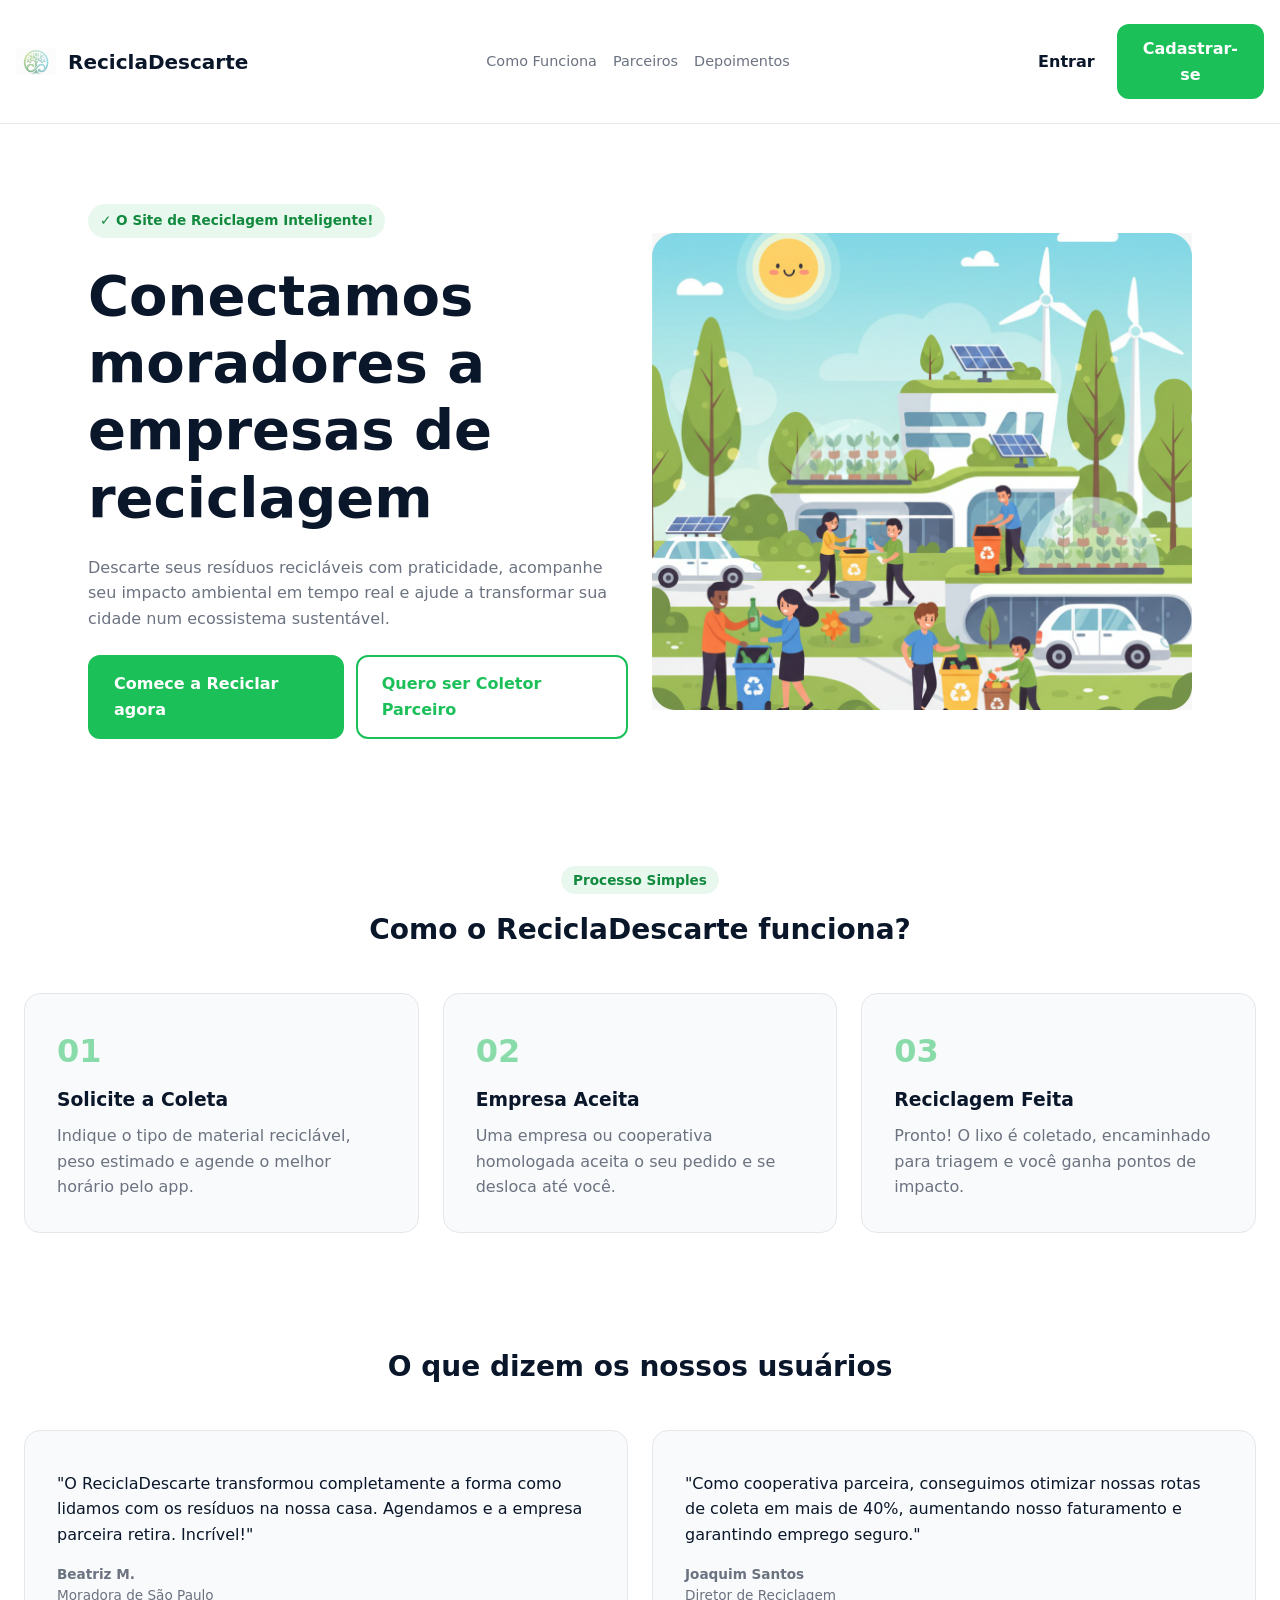
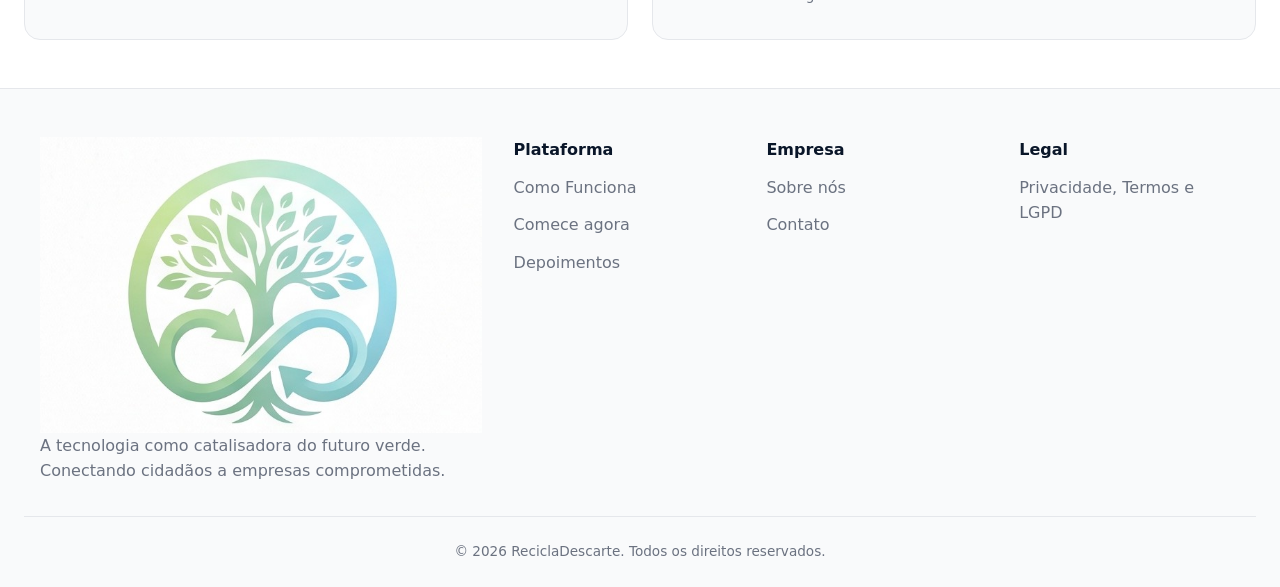
==== commit 636a3e2f: "refactor: mudanças nos itens mudanças nos itens e link dos <a>" ====
--- a/index.html
+++ b/index.html
@@ -21,7 +21,6 @@
 
         <nav class="menu-navegacao" aria-label="Navegação principal">
             <a href="#como-funciona">Como Funciona</a>
-            <a href="#beneficios">Benefícios</a>
             <a href="#parceiros">Parceiros</a>
             <a href="#depoimentos">Depoimentos</a>
         </nav>
@@ -103,27 +102,25 @@
             </div>
             <div class="rodape-links">
                 <h4>Plataforma</h4>
-                <a href="#">Como Funciona</a>
-                <a href="#">Benefícios</a>
-                <a href="#">Preços</a>
-                <a href="#">Segurança</a>
+                <a href="#como-funciona">Como Funciona</a>
+                <a href="../pages/cadastro.html">Comece agora</a>
+                <a href="#depoimentos">Depoimentos</a>
             </div>
             <div class="rodape-links">
                 <h4>Empresa</h4>
                 <a href="#">Sobre nós</a>
-                <a href="#">Carreiras</a>
                 <a href="#">Contato</a>
             </div>
             <div class="rodape-links">
                 <h4>Legal</h4>
-                <a href="#">Privacidade</a>
-                <a href="#">Termos</a>
-                <a href="#">LGPD</a>
+                <a href="#">Privacidade, Termos e LGPD</a>
             </div>
         </div>
         <div class="rodape-direitos">
             <p>© 2026 ReciclaDescarte. Todos os direitos reservados.</p>
         </div>
     </footer>
+
+    <script src="../scripts/main.js"></script>
 </body>
 </html>
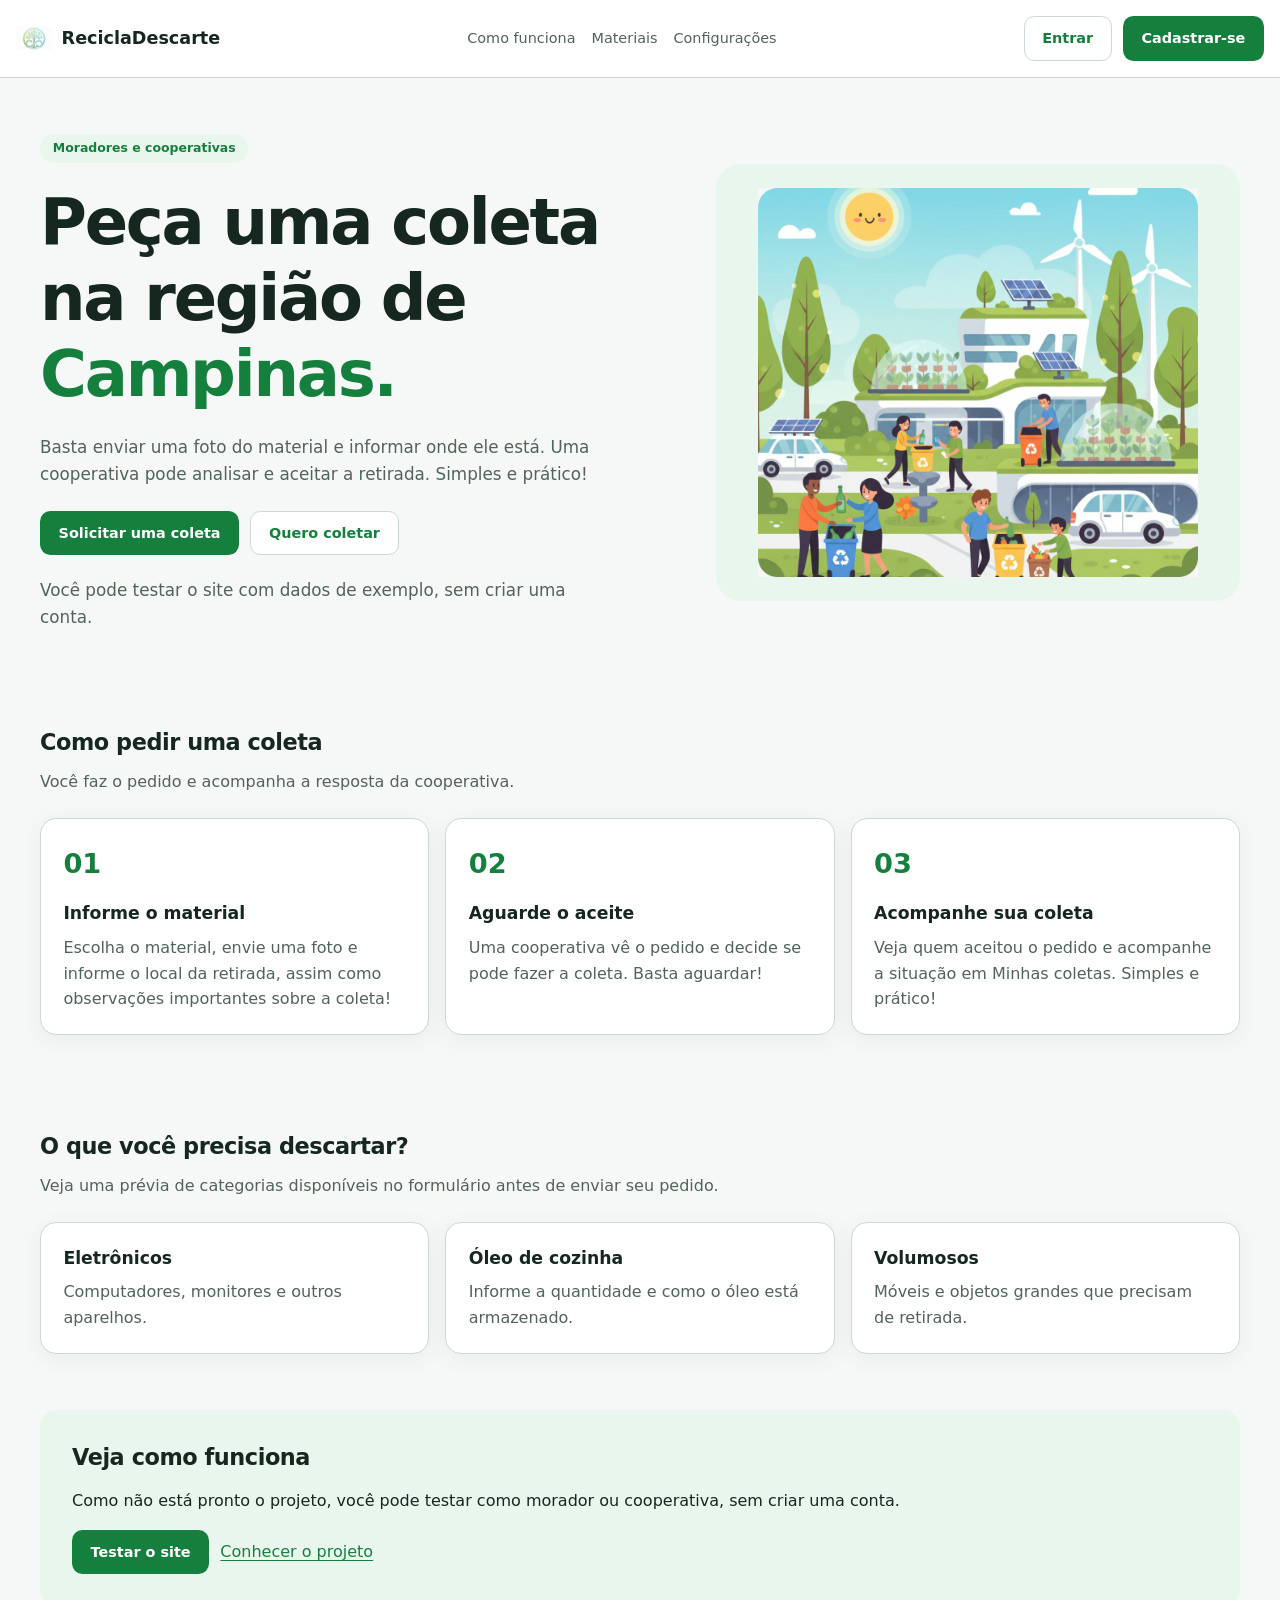
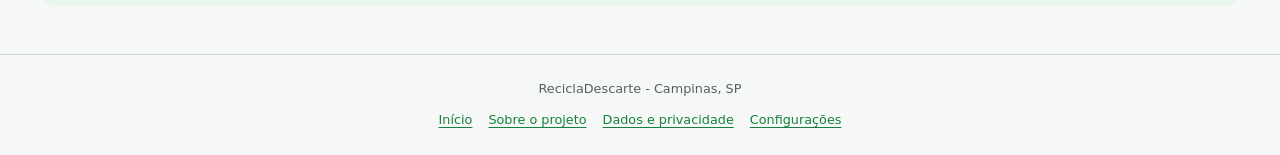
==== commit 0d00d3ff: "feat: js totalmente atualizado e separado adequadamente em modulos. Agora o código funciona como se " ====
--- a/index.html
+++ b/index.html
@@ -3,124 +3,139 @@
 <head>
     <meta charset="UTF-8">
     <meta name="viewport" content="width=device-width, initial-scale=1.0">
-    <title>ReciclaDescarte - Início</title>
+    <meta name="description" content="Solicite a retirada de materiais em Campinas e acompanhe sua coleta pelo ReciclaDescarte.">
+    <meta name="color-scheme" content="light dark">
+    <title>Início | ReciclaDescarte</title>
+    <link rel="icon" href="imagens/logo.png" type="image/png">
+    <link rel="stylesheet" href="css/base.css">
     <link rel="stylesheet" href="css/style.css">
 </head>
-<body>
+<body data-pagina="inicio">
 
-    <header class="cabecalho">
-        <div class="logotipo">
-            <img src="imagens/logo.png" alt="Logo ReciclaDescarte">
+    <a class="pular-conteudo" href="#conteudo">Pular para o conteúdo</a>
+
+    <header class="cabecalho-publico">
+        <a class="marca" href="index.html">
+            <img src="imagens/logo.png" alt="" width="36" height="36">
             <span>ReciclaDescarte</span>
+        </a>
+
+        <nav class="menu-publico" aria-label="Menu principal">
+            <a href="#como-funciona">Como funciona</a>
+            <a href="#materiais">Materiais</a>
+            <a href="pages/configuracoes.html">Configurações</a>
+        </nav>
+
+        <div class="acoes">
+            <a class="botao botao-secundario" href="pages/entrar.html">Entrar</a>
+            <a class="botao botao-primario" href="pages/cadastro.html">Cadastrar-se</a>
         </div>
-        
-        <div class="area-conta">
-            <a href="pages/entrar.html" class="botao-outline">Entrar</a>
-            <a href="pages/cadastro.html" class="botao-primario">Cadastrar-se</a>
-        </div>
-
-        <nav class="menu-navegacao" aria-label="Navegação principal">
-            <a href="#como-funciona">Como Funciona</a>
-            <a href="#parceiros">Parceiros</a>
-            <a href="#depoimentos">Depoimentos</a>
-        </nav>
     </header>
 
-    <main class="conteudo-principal">
+    <div id="faixa-demo" class="faixa-demo" hidden></div>
 
-        <section class="hero">
-            <span class="etiqueta-hero">✓ O Site de Reciclagem Inteligente!</span>
-            <h1>Conectamos moradores a empresas de reciclagem</h1>
-            <p>Descarte seus resíduos recicláveis com praticidade, acompanhe seu impacto ambiental em tempo real e ajude a transformar sua cidade num ecossistema sustentável.</p>
-            
-            <div class="botoes-cta">
-                <a href="pages/entrar.html" class="botao-primario">Comece a Reciclar agora</a>
-                <a href="#" class="botao-outline">Quero ser Coletor Parceiro</a>
+    <div class="container">
+        <p id="mensagem-global" class="mensagem" role="status" aria-live="polite" hidden></p>
+
+        <div id="recuperar-pagina" class="acoes" hidden>
+            <button id="recarregar-pagina" type="button" class="botao botao-secundario">Tentar novamente</button>
+            <a href="pages/entrar.html">Voltar para Entrar</a>
+        </div>
+        <p id="carregamento" class="mensagem" role="status" hidden>Verificando acesso…</p>
+        <noscript>
+            <p class="mensagem">Ative o JavaScript para usar os formulários e as configurações. <a href="index.html">Página inicial</a>.</p>
+        </noscript>
+    </div>
+
+    <main id="conteudo" class="container" tabindex="-1">
+
+        <section class="hero" aria-labelledby="titulo-inicio">
+            <div class="hero-texto">
+                <span class="etiqueta">Moradores e cooperativas</span>
+                <h1 id="titulo-inicio">Peça uma coleta na região de <span>Campinas.</span></h1>
+                <p>Basta enviar uma foto do material e informar onde ele está. Uma cooperativa pode analisar e aceitar a retirada. Simples e prático!</p>
+
+                <div class="acoes">
+                    <a class="botao botao-primario" href="pages/entrar.html">Solicitar uma coleta</a>
+                    <a class="botao botao-secundario" href="pages/cadastro.html?perfil=cooperativa">Quero coletar</a>
+                </div>
+                <p class="texto-pequeno">Você pode testar o site com dados de exemplo, sem criar uma conta.</p>
             </div>
 
-
-            <div class="card-proativo">
-                <div>
-                    <h3>Seja proativo!</h3>
-                    <p>Uma experiência simples para quem descarta e para quem coleta.</p>
-                </div>
-                <img src="imagens/hero_imagem.png" alt="Ilustração cidade sustentável">
-            </div>
+            <figure class="hero-ilustracao">
+                <img src="imagens/hero_imagem.png" alt="Moradores separando materiais para reciclagem" width="480" height="400">
+            </figure>
         </section>
 
-        <section id="como-funciona" class="how-it-works">
-            <span class="etiqueta">Processo Simples</span>
-            <h2>Como o ReciclaDescarte funciona?</h2>
-            
-            <div class="passos-grid">
-                <article class="passo-card">
-                    <span class="numero">01</span>
-                    <h3>Solicite a Coleta</h3>
-                    <p>Indique o tipo de material reciclável, peso estimado e agende o melhor horário pelo app.</p>
+        <section id="como-funciona" class="bloco-home" aria-labelledby="titulo-processo">
+            <h2 id="titulo-processo">Como pedir uma coleta</h2>
+            <p>Você faz o pedido e acompanha a resposta da cooperativa.</p>
+
+            <div class="grade-cards">
+                <article class="card passo-card">
+                    <span class="passo-numero">01</span>
+                    <h3>Informe o material</h3>
+                    <p class="texto-suave">Escolha o material, envie uma foto e informe o local da retirada, assim como observações importantes sobre a coleta!</p>
                 </article>
-                <article class="passo-card">
-                    <span class="numero">02</span>
-                    <h3>Empresa Aceita</h3>
-                    <p>Uma empresa ou cooperativa homologada aceita o seu pedido e se desloca até você.</p>
+
+                <article class="card passo-card">
+                    <span class="passo-numero">02</span>
+                    <h3>Aguarde o aceite</h3>
+                    <p class="texto-suave">Uma cooperativa vê o pedido e decide se pode fazer a coleta. Basta aguardar!</p>
                 </article>
-                <article class="passo-card">
-                    <span class="numero">03</span>
-                    <h3>Reciclagem Feita</h3>
-                    <p>Pronto! O lixo é coletado, encaminhado para triagem e você ganha pontos de impacto.</p>
+
+                <article class="card passo-card">
+                    <span class="passo-numero">03</span>
+                    <h3>Acompanhe sua coleta</h3>
+                    <p class="texto-suave">Veja quem aceitou o pedido e acompanhe a situação em Minhas coletas. Simples e prático!</p>
                 </article>
             </div>
         </section>
 
+        <section id="materiais" class="bloco-home" aria-labelledby="titulo-materiais">
+            <h2 id="titulo-materiais">O que você precisa descartar?</h2>
+            <p>Veja uma prévia de categorias disponíveis no formulário antes de enviar seu pedido.</p>
 
-        <section id="depoimentos" class="depoimentos">
-            <h2>O que dizem os nossos usuários</h2>
-            <div class="passos-grid"> 
-                <article class="depoimento-card">
-                    <p>"O ReciclaDescarte transformou completamente a forma como lidamos com os resíduos na nossa casa. Agendamos e a empresa parceira retira. Incrível!"</p>
-                    <div class="autor">
-                        <strong>Beatriz M.</strong>
-                        <span>Moradora de São Paulo</span>
-                    </div>
+            <div class="grade-cards">
+                <article class="card passo-card">
+                    <h3>Eletrônicos</h3>
+                    <p class="texto-suave">Computadores, monitores e outros aparelhos.</p>
                 </article>
-                <article class="depoimento-card">
-                    <p>"Como cooperativa parceira, conseguimos otimizar nossas rotas de coleta em mais de 40%, aumentando nosso faturamento e garantindo emprego seguro."</p>
-                    <div class="autor">
-                        <strong>Joaquim Santos</strong>
-                        <span>Diretor de Reciclagem</span>
-                    </div>
+
+                <article class="card passo-card">
+                    <h3>Óleo de cozinha</h3>
+                    <p class="texto-suave">Informe a quantidade e como o óleo está armazenado.</p>
                 </article>
+
+                <article class="card passo-card">
+                    <h3>Volumosos</h3>
+                    <p class="texto-suave">Móveis e objetos grandes que precisam de retirada.</p>
+                </article>
+            </div>
+        </section>
+
+        <section class="chamada-final" aria-labelledby="titulo-demo">
+            <h2 id="titulo-demo">Veja como funciona</h2>
+            <p>Como não está pronto o projeto, você pode testar como morador ou cooperativa, sem criar uma conta.</p>
+
+            <div class="acoes">
+                <a class="botao botao-primario" href="pages/entrar.html#demonstracao">Testar o site</a>
+                <a href="pages/sobre.html">Conhecer o projeto</a>
             </div>
         </section>
     </main>
 
+    <footer class="rodape">
+        <p>ReciclaDescarte - Campinas, SP</p>
 
-    <footer class="rodape-principal">
-        <div class="rodape-grid">
-            <div class="rodape-marca">
-                <img src="imagens/logo.png" alt="Logo" class="logo-rodape">
-                <p>A tecnologia como catalisadora do futuro verde. Conectando cidadãos a empresas comprometidas.</p>
-            </div>
-            <div class="rodape-links">
-                <h4>Plataforma</h4>
-                <a href="#como-funciona">Como Funciona</a>
-                <a href="../pages/cadastro.html">Comece agora</a>
-                <a href="#depoimentos">Depoimentos</a>
-            </div>
-            <div class="rodape-links">
-                <h4>Empresa</h4>
-                <a href="#">Sobre nós</a>
-                <a href="#">Contato</a>
-            </div>
-            <div class="rodape-links">
-                <h4>Legal</h4>
-                <a href="#">Privacidade, Termos e LGPD</a>
-            </div>
-        </div>
-        <div class="rodape-direitos">
-            <p>© 2026 ReciclaDescarte. Todos os direitos reservados.</p>
-        </div>
+        <nav aria-label="Links do rodapé">
+            <a href="index.html">Início</a>
+            <a href="pages/sobre.html">Sobre o projeto</a>
+            <a href="pages/sobre.html#privacidade">Dados e privacidade</a>
+            <a href="pages/configuracoes.html">Configurações</a>
+        </nav>
     </footer>
 
-    <script src="../scripts/main.js"></script>
+    <script type="module" src="scripts/main.js"></script>
 </body>
-</html>+</html>
--- a/css/base.css
+++ b/css/base.css
@@ -0,0 +1,784 @@
+/* Tokens e componentes compartilhados entre as páginas. Carregar antes do CSS da página. */
+:root {
+    color-scheme: light;
+    --verde: #15803d;
+    --verde-hover: #166534;
+    --verde-suave: #e9f6ee;
+    --fundo: #f6f8f7;
+    --superficie: #fff;
+    --texto: #15271e;
+    --suave: #526359;
+    --borda: #ccd8d0;
+    --erro: #a51c30;
+    --erro-fundo: #fff0f2;
+    --aviso: #754b0b;
+    --aviso-fundo: #fff6de;
+    --sombra: 0 5px 24px #173e2510;
+    font-family:
+        system-ui,
+        -apple-system,
+        BlinkMacSystemFont,
+        "Segoe UI",
+        sans-serif;
+    font-size: 16px;
+}
+
+:root[data-tema="escuro"] {
+    color-scheme: dark;
+    --verde: #86efac;
+    --verde-hover: #bbf7d0;
+    --verde-suave: #183e2b;
+    --fundo: #101b15;
+    --superficie: #1b2b21;
+    --texto: #edf5ef;
+    --suave: #b8c8bd;
+    --borda: #486052;
+    --erro: #ffabb8;
+    --erro-fundo: #411f27;
+    --aviso: #ffe0a3;
+    --aviso-fundo: #3d321b;
+    --sombra: 0 5px 24px #0002;
+}
+
+:root[data-texto="grande"] {
+    font-size: 18px;
+}
+
+* {
+    box-sizing: border-box;
+}
+
+body {
+    margin: 0;
+    background: var(--fundo);
+    color: var(--texto);
+    line-height: 1.6;
+}
+
+img {
+    display: block;
+    max-width: 100%;
+    height: auto;
+}
+
+h1,
+h2,
+h3,
+p {
+    margin: 0;
+}
+
+h1 {
+    font-size: clamp(1.8rem, 3.5vw, 2.6rem);
+    line-height: 1.18;
+    letter-spacing: -0.035em;
+}
+
+h2 {
+    font-size: 1.4rem;
+    line-height: 1.35;
+    letter-spacing: -0.02em;
+}
+
+h3 {
+    font-size: 1.08rem;
+    line-height: 1.4;
+}
+
+a {
+    color: var(--verde);
+    text-underline-offset: 0.2em;
+}
+
+a:hover {
+    color: var(--verde-hover);
+}
+
+button,
+input,
+select,
+textarea {
+    font: inherit;
+}
+
+button,
+a,
+input,
+select,
+textarea,
+summary {
+    -webkit-tap-highlight-color: transparent;
+}
+
+button {
+    cursor: pointer;
+}
+
+button:disabled {
+    cursor: not-allowed;
+    opacity: 0.58;
+}
+
+[hidden] {
+    display: none !important;
+}
+
+:focus-visible {
+    outline: 3px solid var(--verde);
+    outline-offset: 4px;
+}
+
+:target {
+    scroll-margin-top: 2rem;
+}
+
+.pular-conteudo {
+    position: absolute;
+    top: -8rem;
+    left: 1rem;
+    z-index: 20;
+    padding: 0.7rem;
+    background: var(--superficie);
+}
+
+.pular-conteudo:focus {
+    top: 1rem;
+}
+
+.sr-only {
+    position: absolute;
+    width: 1px;
+    height: 1px;
+    padding: 0;
+    margin: -1px;
+    overflow: hidden;
+    clip-path: inset(50%);
+    white-space: nowrap;
+    border: 0;
+}
+
+.container {
+    width: min(1200px, calc(100% - 2rem));
+    margin: 0 auto;
+}
+
+.conteudo-app {
+    padding-block: 2.5rem 4rem;
+}
+
+.cabecalho-app,
+.cabecalho-publico {
+    padding: 1rem max(1rem, calc((100% - 1280px) / 2));
+    border-bottom: 1px solid var(--borda);
+    background: var(--superficie);
+    display: flex;
+    flex-wrap: wrap;
+    align-items: center;
+    gap: 1rem;
+}
+
+.marca {
+    display: inline-flex;
+    align-items: center;
+    gap: 0.6rem;
+    font-size: 1.1rem;
+    font-weight: 800;
+    color: var(--texto);
+    text-decoration: none;
+}
+
+.marca img {
+    width: 36px;
+    height: 36px;
+    object-fit: contain;
+}
+
+.menu-toggle {
+    margin-left: auto;
+}
+
+.navegacao-app {
+    display: none;
+    order: 3;
+    width: 100%;
+    flex-direction: column;
+    gap: 0.35rem;
+}
+
+.navegacao-app.aberto {
+    display: flex;
+}
+
+.navegacao-app a {
+    color: var(--suave);
+    padding: 0.6rem 0.7rem;
+    border-radius: 0.5rem;
+    text-decoration: none;
+    font-size: 0.9rem;
+    font-weight: 650;
+}
+
+.navegacao-app a[aria-current="page"] {
+    background: var(--verde-suave);
+    color: var(--verde);
+}
+
+.conta {
+    display: flex;
+    align-items: center;
+    gap: 0.65rem;
+    margin-left: auto;
+}
+
+.conta-texto {
+    display: none;
+    font-size: 0.8rem;
+    line-height: 1.4;
+    max-width: 150px;
+    overflow-wrap: anywhere;
+}
+
+.conta-texto small,
+.conta-texto strong {
+    display: block;
+}
+
+.conta-texto small {
+    color: var(--suave);
+}
+
+.avatar {
+    display: inline-grid;
+    place-items: center;
+    width: 34px;
+    height: 34px;
+    border-radius: 50%;
+    background: var(--verde-suave);
+    color: var(--verde);
+    font-size: 0.8rem;
+    font-weight: 800;
+}
+
+.botao {
+    display: inline-flex;
+    align-items: center;
+    justify-content: center;
+    gap: 0.4rem;
+    min-height: 44px;
+    border: 1px solid transparent;
+    border-radius: 0.65rem;
+    padding: 0.7rem 1.1rem;
+    font-weight: 700;
+    font-size: 0.9rem;
+    text-decoration: none;
+    text-align: center;
+    line-height: 1.4;
+    transition: background-color 0.15s;
+}
+
+.botao-primario {
+    background: var(--verde);
+    color: #fff;
+}
+
+.botao-primario:hover {
+    background: var(--verde-hover);
+    color: #fff;
+}
+
+[data-tema="escuro"] .botao-primario,
+[data-tema="escuro"] .botao-primario:hover {
+    color: #102619;
+}
+
+.botao-secundario {
+    background: var(--superficie);
+    color: var(--verde);
+    border-color: var(--borda);
+}
+
+.botao-secundario:hover {
+    background: var(--verde-suave);
+    color: var(--verde);
+}
+
+.botao-texto {
+    border: 0;
+    padding: 0.6rem 0.3rem;
+    min-height: 44px;
+    color: var(--verde);
+    background: transparent;
+    text-decoration: underline;
+    text-underline-offset: 0.2em;
+    font-size: 0.85rem;
+    font-weight: 650;
+}
+
+.botao-largo {
+    width: 100%;
+}
+
+.acoes {
+    display: flex;
+    flex-wrap: wrap;
+    gap: 0.7rem;
+    align-items: center;
+}
+
+.linha-entre {
+    display: flex;
+    align-items: center;
+    justify-content: space-between;
+    flex-wrap: wrap;
+    gap: 0.8rem;
+}
+
+.cabecalho-pagina {
+    margin-bottom: 2rem;
+}
+
+.cabecalho-pagina p {
+    color: var(--suave);
+    max-width: 68ch;
+    margin-top: 0.65rem;
+}
+
+.card {
+    background: var(--superficie);
+    border: 1px solid var(--borda);
+    border-radius: 1rem;
+    padding: 1.4rem;
+    box-shadow: var(--sombra);
+    min-width: 0;
+}
+
+.pilha {
+    display: grid;
+    gap: 1.25rem;
+}
+
+.secao {
+    margin-top: 2rem;
+}
+
+.secao > .linha-entre {
+    margin-bottom: 1.2rem;
+}
+
+.grade-cards {
+    display: grid;
+    gap: 1rem;
+    grid-template-columns: repeat(auto-fit, minmax(min(100%, 290px), 1fr));
+}
+
+.card-coleta {
+    display: flex;
+    flex-direction: column;
+    gap: 0.65rem;
+}
+
+.card-coleta > .botao {
+    margin-top: auto;
+    align-self: start;
+}
+
+.card-coleta h3 {
+    overflow-wrap: anywhere;
+}
+
+.status {
+    display: inline-flex;
+    align-self: start;
+    padding: 0.25rem 0.65rem;
+    border-radius: 99px;
+    font-size: 0.75rem;
+    font-weight: 750;
+    white-space: nowrap;
+}
+
+.status-pendente {
+    background: var(--aviso-fundo);
+    color: var(--aviso);
+}
+
+.status-em_andamento {
+    background: var(--verde-suave);
+    color: var(--verde);
+}
+
+.status-concluido {
+    background: var(--fundo);
+    color: var(--suave);
+    border: 1px solid var(--borda);
+}
+
+.texto-suave {
+    color: var(--suave);
+}
+
+.texto-pequeno {
+    color: var(--suave);
+    font-size: 0.85rem;
+}
+
+.etiqueta {
+    display: inline-block;
+    color: var(--verde);
+    background: var(--verde-suave);
+    border-radius: 99px;
+    padding: 0.3rem 0.8rem;
+    font-weight: 700;
+    font-size: 0.78rem;
+}
+
+.mensagem {
+    border: 1px solid var(--borda);
+    border-radius: 0.6rem;
+    padding: 0.85rem 1rem;
+    color: var(--suave);
+    background: var(--superficie);
+    margin-block: 1rem;
+    overflow-wrap: anywhere;
+}
+
+.mensagem[data-tipo="erro"] {
+    color: var(--erro);
+    background: var(--erro-fundo);
+    border-color: var(--erro);
+}
+
+.mensagem[data-tipo="sucesso"] {
+    color: var(--verde);
+    background: var(--verde-suave);
+    border-color: var(--verde);
+}
+
+.faixa-demo {
+    background: var(--aviso-fundo);
+    color: var(--aviso);
+    padding: 0.45rem max(1rem, calc((100% - 1200px) / 2));
+    display: flex;
+    flex-wrap: wrap;
+    align-items: center;
+    justify-content: space-between;
+    gap: 0.3rem 1rem;
+    font-size: 0.8rem;
+}
+
+.faixa-demo .botao-texto {
+    color: inherit;
+}
+
+.estado-vazio {
+    padding: 2rem;
+    text-align: center;
+    border: 1px dashed var(--borda);
+    border-radius: 1rem;
+    color: var(--suave);
+    grid-column: 1 / -1;
+}
+
+.campo {
+    display: grid;
+    gap: 0.4rem;
+    min-width: 0;
+}
+
+.campo label,
+.rotulo {
+    font-size: 0.9rem;
+    font-weight: 650;
+}
+
+input:not([type="radio"]):not([type="checkbox"]),
+select,
+textarea {
+    width: 100%;
+    min-height: 46px;
+    border: 1px solid var(--borda);
+    border-radius: 0.6rem;
+    padding: 0.65rem 0.75rem;
+    color: var(--texto);
+    background: var(--superficie);
+    min-width: 0;
+}
+
+input::placeholder,
+textarea::placeholder {
+    color: var(--suave);
+    opacity: 0.9;
+}
+
+input[type="checkbox"],
+input[type="radio"] {
+    accent-color: var(--verde);
+    width: 1.15rem;
+    height: 1.15rem;
+    flex: 0 0 auto;
+}
+
+input[aria-invalid="true"],
+textarea[aria-invalid="true"],
+select[aria-invalid="true"] {
+    border-color: var(--erro);
+}
+
+input[type="file"] {
+    font-size: 0.8rem;
+}
+
+input[type="file"]::file-selector-button {
+    border: 0;
+    border-radius: 0.35rem;
+    background: var(--verde-suave);
+    color: var(--verde);
+    padding: 0.5rem;
+    margin-right: 0.6rem;
+    font: inherit;
+    cursor: pointer;
+}
+
+textarea {
+    resize: vertical;
+}
+
+fieldset {
+    min-width: 0;
+    margin: 0;
+    border: 0;
+    padding: 0;
+}
+
+legend {
+    font-weight: 750;
+    padding: 0;
+    margin-bottom: 1rem;
+    font-size: 1.1rem;
+}
+
+.campo-duplo {
+    display: grid;
+    gap: 1rem;
+}
+
+.checkbox-linha {
+    display: flex;
+    align-items: flex-start;
+    gap: 0.65rem;
+    font-size: 0.88rem;
+    cursor: pointer;
+}
+
+.checkbox-linha input {
+    margin-top: 0.25rem;
+}
+
+.senha-wrapper {
+    display: flex;
+    border: 1px solid var(--borda);
+    border-radius: 0.6rem;
+    background: var(--superficie);
+}
+
+.senha-wrapper input:not([type="checkbox"]) {
+    border: 0;
+    background: transparent;
+}
+
+.senha-wrapper button {
+    padding-inline: 0.75rem;
+    text-decoration: none;
+}
+
+.filtros {
+    display: grid;
+    gap: 0.8rem;
+    margin-bottom: 1.3rem;
+    align-items: end;
+}
+
+.mapa {
+    overflow: hidden;
+    border: 1px solid var(--borda);
+    border-radius: 0.8rem;
+    background: var(--verde-suave);
+}
+
+.mapa iframe {
+    display: block;
+    width: 100%;
+    height: 300px;
+    border: 0;
+}
+
+.mapa-vazio {
+    display: grid;
+    place-items: center;
+    padding: 1.8rem;
+    min-height: 220px;
+    color: var(--suave);
+    text-align: center;
+}
+
+.dialogo {
+    color: var(--texto);
+    background: var(--superficie);
+    border: 1px solid var(--borda);
+    border-radius: 1rem;
+    width: min(600px, calc(100% - 2rem));
+    max-height: 90dvh;
+    padding: 1.5rem;
+}
+
+.dialogo::backdrop {
+    background: #07170db3;
+}
+
+.dialogo > * + * {
+    margin-top: 1rem;
+}
+
+.detalhes-lista {
+    display: grid;
+    grid-template-columns: 1fr;
+    gap: 0.15rem;
+    margin-bottom: 0;
+}
+
+.detalhes-lista dt {
+    color: var(--suave);
+    font-size: 0.8rem;
+    margin-top: 0.6rem;
+}
+
+.detalhes-lista dd {
+    margin: 0;
+    overflow-wrap: anywhere;
+    white-space: pre-wrap;
+}
+
+.foto-detalhe {
+    width: 100%;
+    max-height: 260px;
+    object-fit: contain;
+    border-radius: 0.6rem;
+    background: var(--fundo);
+}
+
+.rodape {
+    margin-top: auto;
+    border-top: 1px solid var(--borda);
+    padding: 1.5rem 1rem;
+    text-align: center;
+    color: var(--suave);
+    font-size: 0.8rem;
+}
+
+.rodape nav {
+    display: flex;
+    flex-wrap: wrap;
+    justify-content: center;
+    gap: 1rem;
+    margin-top: 0.65rem;
+}
+
+.prosa {
+    max-width: 760px;
+}
+
+.prosa h2 {
+    margin-top: 2rem;
+    margin-bottom: 0.75rem;
+}
+
+.prosa p + p {
+    margin-top: 0.8rem;
+}
+
+details {
+    border: 1px solid var(--borda);
+    border-radius: 0.7rem;
+    padding: 0.8rem;
+}
+
+summary {
+    cursor: pointer;
+    font-weight: 650;
+    font-size: 0.9rem;
+}
+
+details[open] > summary {
+    margin-bottom: 1rem;
+}
+
+@media (min-width: 600px) {
+    .campo-duplo {
+        grid-template-columns: repeat(2, minmax(0, 1fr));
+    }
+
+    .conta-texto {
+        display: block;
+    }
+
+    .filtros {
+        grid-template-columns: repeat(2, minmax(0, 1fr));
+    }
+}
+
+@media (min-width: 1100px) {
+    .cabecalho-app {
+        gap: 0.7rem;
+    }
+
+    .menu-toggle {
+        display: none;
+    }
+
+    .navegacao-app {
+        display: flex;
+        order: initial;
+        width: auto;
+        flex-direction: row;
+        margin-left: auto;
+    }
+
+    .conta {
+        margin-left: 0.5rem;
+    }
+
+    .filtros {
+        grid-template-columns: minmax(180px, 1.6fr) repeat(3, minmax(130px, 1fr)) auto;
+    }
+}
+
+@media (max-width: 420px) {
+    .conta .avatar {
+        display: none;
+    }
+
+    .marca {
+        font-size: 0.95rem;
+    }
+
+    .card {
+        padding: 1.1rem;
+    }
+}
+
+@media (prefers-reduced-motion: reduce) {
+    *,
+    *::before,
+    *::after {
+        animation: none !important;
+        transition: none !important;
+        scroll-behavior: auto !important;
+    }
+}
+
+.reduzir-movimento *,
+.reduzir-movimento *::before,
+.reduzir-movimento *::after {
+    animation: none !important;
+    transition: none !important;
+    scroll-behavior: auto !important;
+}
--- a/css/style.css
+++ b/css/style.css
@@ -1,331 +1,112 @@
-:root {
-    --verde-primario: #1BC059;
-    --verde-escuro: #128A3E;
-    --verde-claro: #E8F8EE;
-    --texto-titulo: #0A1629;
-    --texto-corpo: #6B7280;
-    --borda-input: #E5E7EB;
-    --fundo-pagina: #FFFFFF;
-    --fundo-secao: #F9FAFB;
-    --fonte-padrao: system-ui, -apple-system, sans-serif;
+/* Página inicial */
+.cabecalho-publico {
+    justify-content: space-between;
 }
 
-* {
-    margin: 0;
-    padding: 0;
-    box-sizing: border-box;
-    font-family: var(--fonte-padrao);
+.menu-publico {
+    display: flex;
+    flex-wrap: wrap;
+    gap: 1rem;
 }
 
-:focus { 
-    outline: 3px solid rgba(27, 192, 89, 0.5); 
-    outline-offset: 2px; 
-}
-
-img {
-    max-width: 100%;
-    height: auto;
-    display: block;
-}
-
-body {
-    background-color: var(--fundo-pagina);
-    color: var(--texto-corpo);
-    line-height: 1.6;
-}
-
-.cabecalho {
-    display: flex;
-    flex-direction: column; 
-    align-items: center;
-    padding: 24px 16px;
-    gap: 20px;
-    border-bottom: 1px solid var(--borda-input);
-}
-
-.logotipo {
-    display: flex;
-    align-items: center;
-    gap: 12px;
-    font-size: 1.25rem;
-    font-weight: 800;
-    color: var(--texto-titulo);
-}
-
-.logotipo img {
-    max-width: 40px;
-}
-
-.area-conta {
-    display: flex;
-    width: 100%;
-    gap: 12px;
-}
-
-.area-conta a {
-    flex: 1; 
-    text-align: center;
-}
-
-.menu-navegacao {
-    display: flex;
-    flex-wrap: wrap; 
-    justify-content: center;
-    gap: 16px;
-}
-
-.menu-navegacao a {
-    color: var(--texto-corpo);
+.menu-publico a {
+    font-size: 0.9rem;
     text-decoration: none;
-    font-weight: 500;
-    font-size: 0.9rem;
-}
-
-.botao-primario, .botao-outline {
-    display: inline-block;
-    padding: 14px 24px;
-    border-radius: 12px;
-    font-weight: 700;
-    text-decoration: none;
-    transition: all 0.2s;
-}
-
-.botao-primario {
-    background-color: var(--verde-primario);
-    color: white;
-    border: 2px solid var(--verde-primario);
-}
-
-.botao-outline {
-    background-color: transparent;
-    color: var(--verde-primario);
-    border: 2px solid var(--verde-primario);
+    color: var(--suave);
 }
 
 .hero {
-    padding: 40px 24px;
-    text-align: center;
-    display: flex;
-    flex-direction: column;
+    padding-block: 3.5rem;
+    display: grid;
+    gap: 2rem;
     align-items: center;
-    gap: 24px;
 }
 
-.etiqueta-hero, .etiqueta {
-    background-color: var(--verde-claro);
-    color: var(--verde-escuro);
-    padding: 6px 12px;
-    border-radius: 20px;
-    font-size: 0.85rem;
+.hero-texto {
+    display: grid;
+    gap: 1.4rem;
+}
+
+.hero h1 {
+    font-size: clamp(2.3rem, 5vw, 4rem);
+    max-width: 14ch;
+}
+
+.hero h1 span {
+    color: var(--verde);
+}
+
+.hero p {
+    max-width: 52ch;
+    color: var(--suave);
+    font-size: 1.05rem;
+}
+
+.hero .etiqueta {
+    justify-self: start;
+}
+
+.hero-ilustracao {
+    background: var(--verde-suave);
+    padding: 1.5rem;
+    border-radius: 1.5rem;
+    overflow: hidden;
+}
+
+.hero-ilustracao img {
+    margin: auto;
+    width: min(440px, 100%);
+}
+
+.hero-ilustracao figcaption {
+    text-align: center;
+    margin-top: 1rem;
+    color: var(--verde);
     font-weight: 700;
 }
 
-.hero h1 {
-    font-size: 2rem;
-    color: var(--texto-titulo);
-    line-height: 1.2;
+.hero figure {
+    margin: 0;
 }
 
-.botoes-cta {
-    display: flex;
-    flex-direction: column; 
-    width: 100%;
-    gap: 12px;
+.bloco-home {
+    padding-block: 2.5rem 3.5rem;
 }
 
-.card-proativo {
-    background-color: var(--fundo-secao);
-    border-radius: 24px;
-    padding: 24px;
-    text-align: left;
-    margin-top: 16px;
-    border: 1px solid var(--borda-input);
+.bloco-home > h2 {
+    margin-bottom: 0.7rem;
 }
 
-.card-proativo h3 { color: var(--texto-titulo); }
-
-.how-it-works, .depoimentos {
-    padding: 48px 0; 
-    text-align: center;
-    background-color: var(--fundo-pagina);
+.bloco-home > p {
+    max-width: 70ch;
+    margin-bottom: 1.5rem;
+    color: var(--suave);
 }
 
-.how-it-works h2, .depoimentos h2 {
-    color: var(--texto-titulo);
-    margin: 16px 24px 40px 24px; 
-    font-size: 1.75rem;
+.passo-numero {
+    display: inline-block;
+    color: var(--verde);
+    font-weight: 800;
+    font-size: 1.7rem;
+    margin-bottom: 1rem;
 }
 
-.passos-grid {
-    display: flex;
-    overflow-x: auto;
-    gap: 16px;
-    padding: 0 24px 24px 24px;
-    scroll-snap-type: x mandatory;
-    -webkit-overflow-scrolling: touch;
+.passo-card h3 {
+    margin-bottom: 0.6rem;
 }
 
-.passos-grid::-webkit-scrollbar {
-    display: none;
+.chamada-final {
+    background: var(--verde-suave);
+    padding: 2rem;
+    border-radius: 1rem;
+    display: grid;
+    gap: 1rem;
+    margin-bottom: 3rem;
 }
 
-.passo-card, .depoimento-card {
-    background-color: var(--fundo-secao);
-    padding: 32px;
-    border-radius: 16px;
-    border: 1px solid var(--borda-input);
-    text-align: left;
-    flex: 0 0 85%;
-    scroll-snap-align: center; 
+@media (min-width: 800px) {
+    .hero {
+        grid-template-columns: 1.2fr 1fr;
+        gap: 3rem;
+    }
 }
-
-.numero {
-    font-size: 2rem;
-    font-weight: 800;
-    color: var(--verde-primario);
-    opacity: 0.5;
-}
-
-.passo-card h3, .depoimento-card p {
-    color: var(--texto-titulo);
-    margin: 8px 0;
-}
-
-.depoimento-card .autor {
-    margin-top: 16px;
-    display: flex;
-    flex-direction: column;
-    font-size: 0.85rem;
-}
-
-.rodape-principal {
-    background-color: var(--fundo-secao);
-    padding: 48px 24px 24px 24px;
-    border-top: 1px solid var(--borda-input);
-}
-
-.rodape-grid {
-    display: grid;
-    grid-template-columns: 1fr; 
-    gap: 32px;
-    margin-bottom: 32px;
-}
-
-.rodape-links {
-    display: flex;
-    flex-direction: column;
-    gap: 12px;
-}
-
-.rodape-links h4 { color: var(--texto-titulo); }
-.rodape-links a { color: var(--texto-corpo); text-decoration: none; }
-
-.rodape-direitos {
-    text-align: center;
-    padding-top: 24px;
-    border-top: 1px solid var(--borda-input);
-    font-size: 0.85rem;
-}
-
-@media (min-width: 960px) {
-    .cabecalho {
-        flex-direction: row;
-        justify-content: space-between;
-    }
-
-    .menu-navegacao {
-        order: 2;
-    }
-
-    .area-conta {
-        width: auto;
-        order: 3;
-        align-items: center; 
-    }
-
-    .area-conta .botao-outline {
-        border: none;
-        padding: 0;
-        color: var(--texto-titulo);
-    }
-
-    .area-conta .botao-primario {
-        padding: 10px 24px;
-    }
-
-    .hero {
-        padding: 80px 48px;
-        max-width: 1200px;
-        margin: 0 auto;
-        display: grid;
-        grid-template-columns: 1fr 1fr;
-        grid-template-areas: 
-            "etiqueta imagem"
-            "titulo imagem"
-            "texto imagem"
-            "botoes imagem";
-        gap: 24px;
-        text-align: left;
-        align-items: center;
-    }
-
-    .etiqueta-hero {
-        grid-area: etiqueta;
-        justify-self: flex-start;
-    }
-
-    .hero h1 { 
-        font-size: 3.5rem; 
-        grid-area: titulo;
-    }
-
-    .hero p {
-        grid-area: texto;
-    }
-
-    .botoes-cta {
-        flex-direction: row; 
-        justify-content: flex-start;
-        grid-area: botoes;
-    }
-
-    .card-proativo {
-        grid-area: imagem;
-        background: transparent;
-        border: none;
-        padding: 0;
-        margin: 0;
-    }
-
-    .card-proativo div {
-        display: none;
-    }
-
-    .card-proativo img {
-        width: 100%;
-        max-width: 650px;
-        margin-left: auto;
-    }
-
-    .how-it-works, .depoimentos {
-        padding: 48px 24px; 
-    }
-
-    .passos-grid {
-        display: grid;
-        grid-template-columns: repeat(auto-fit, minmax(250px, 1fr));
-        gap: 24px;
-        padding: 0;
-        overflow-x: visible; 
-    }
-
-    .passo-card, .depoimento-card {
-        flex: auto; 
-    }
-
-    .rodape-grid {
-        grid-template-columns: 2fr 1fr 1fr 1fr;
-        max-width: 1200px;
-        margin: 0 auto 32px auto;
-    }
-}
